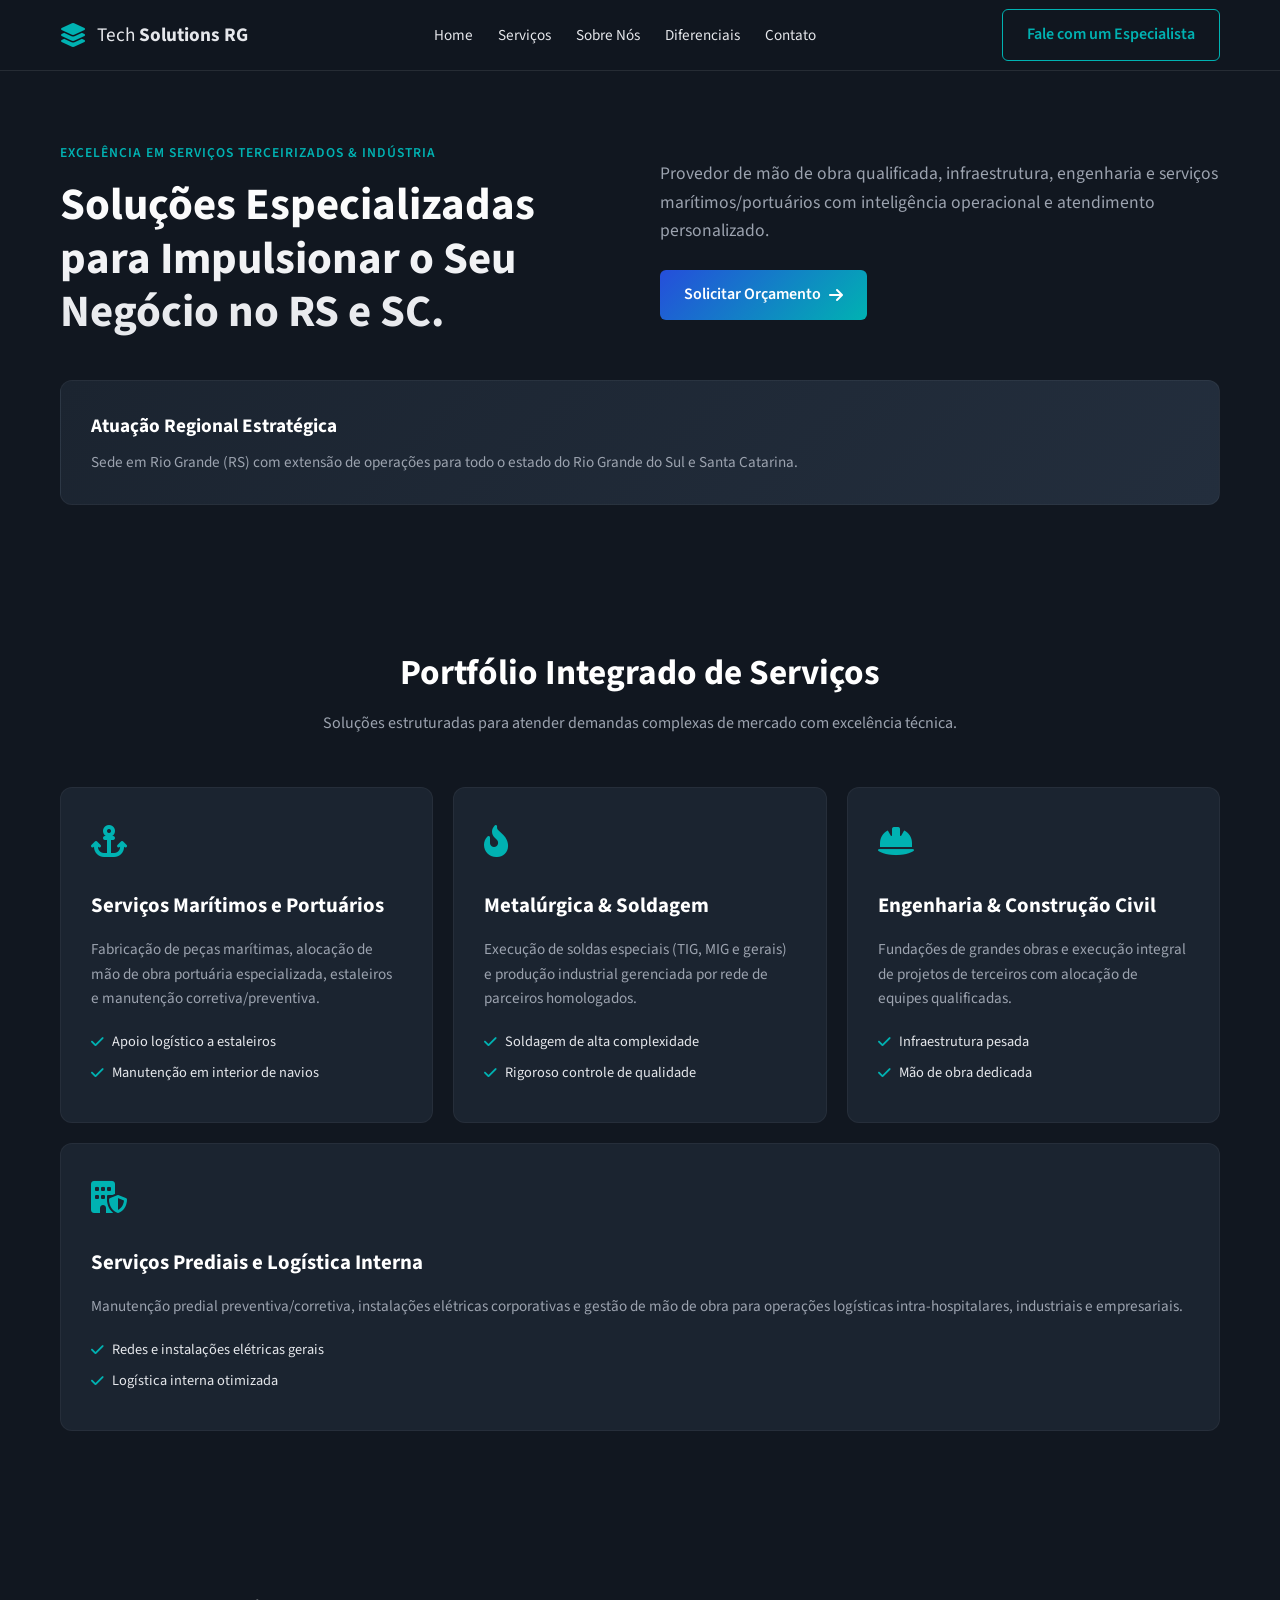
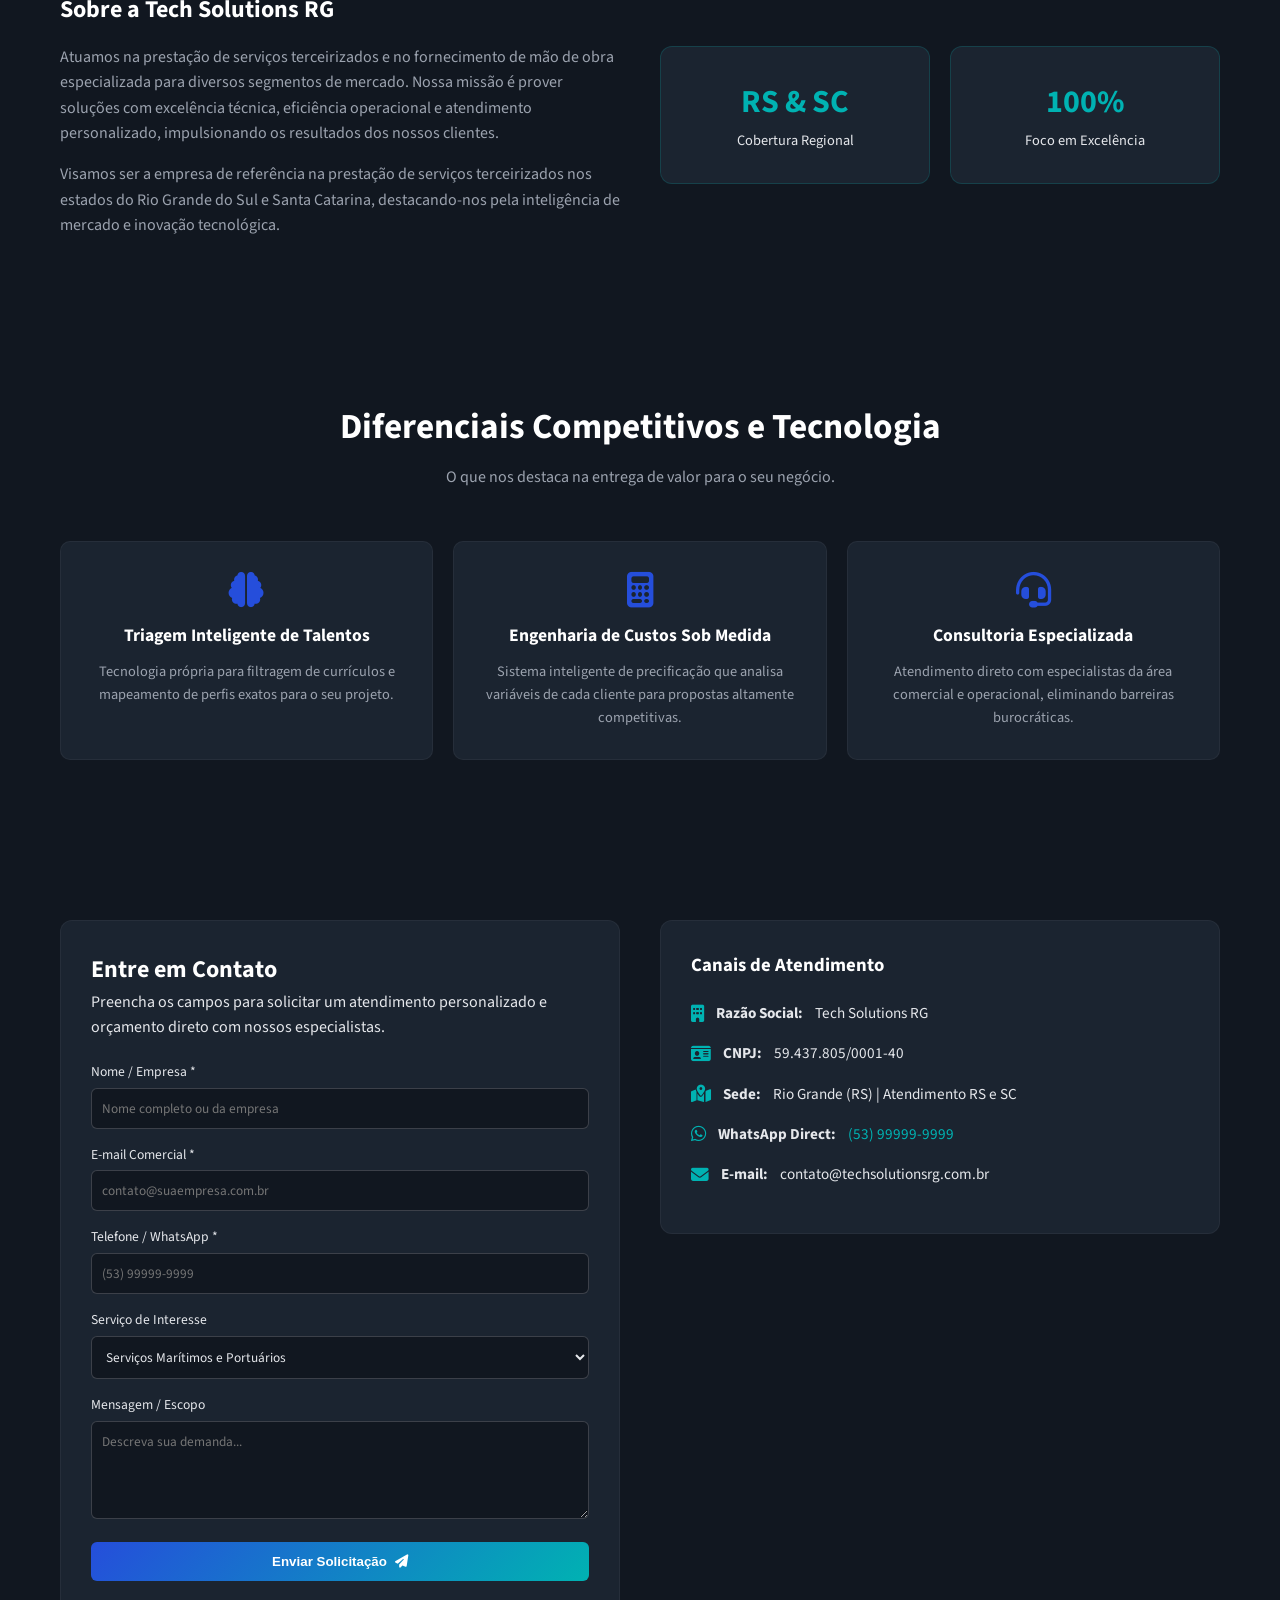
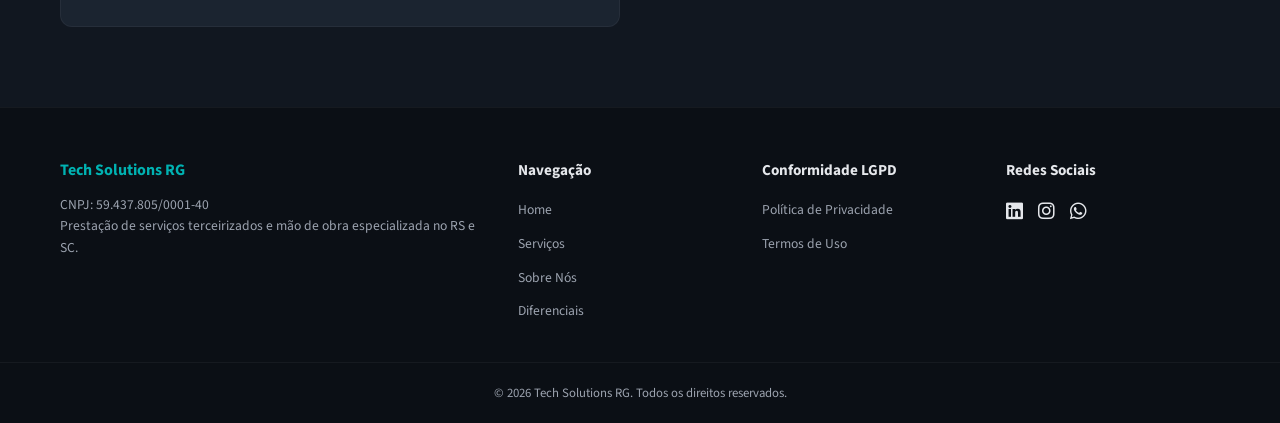
==== index.html @ d16f9194 "Add files via upload" ====
<!DOCTYPE html>
<html lang="pt-BR">
<head>
    <meta charset="UTF-8">
    <meta name="viewport" content="width=device-width, initial-scale=1.0">
    <!-- Meta Tags para SEO Otimizado -->
    <title>Tech Solutions RG | Terceirização de Mão de Obra e Serviços Industriais no RS e SC</title>
    <meta name="description" content="Especialistas em serviços terceirizados, mão de obra qualificada, engenharia e manutenção industrial, marítima e predial com atuação no Rio Grande do Sul e Santa Catarina.">
    <meta name="keywords" content="terceirização de mão de obra, serviços industriais, manutenção portuária, soldagem especial, engenharia civil, Tech Solutions RG, Rio Grande RS, Santa Catarina">
    <link rel="canonical" href="https://techsolutionsrg.com.br/">
    
    <!-- Google Fonts: Source Sans Pro -->
    <link rel="preconnect" href="https://fonts.googleapis.com">
    <link rel="preconnect" href="https://fonts.gstatic.com" crossorigin>
    <link href="https://fonts.googleapis.com/css2?family=Source+Sans+Pro:wght@300;400;600;700&display=swap" rel="stylesheet">
    
    <!-- FontAwesome icons -->
    <link rel="stylesheet" href="https://cdnjs.cloudflare.com/ajax/libs/font-awesome/6.4.0/css/all.min.css">
    
    <link rel="stylesheet" href="style.css">
</head>
<body>

    <!-- Header Fixo Global -->
    <header class="header">
        <div class="container header-container">
            <a href="#home" class="logo">
                <i class="fa-solid fa-layer-group logo-icon"></i>
                <span>Tech <strong>Solutions RG</strong></span>
            </a>
            <nav class="nav-menu" id="nav-menu">
                <a href="#home">Home</a>
                <a href="#servicos">Serviços</a>
                <a href="#sobre">Sobre Nós</a>
                <a href="#diferenciais">Diferenciais</a>
                <a href="#contato">Contato</a>
            </nav>
            <a href="#contato" class="btn btn-secondary nav-cta">Fale com um Especialista</a>
            <button class="mobile-toggle" id="mobile-toggle" aria-label="Abrir Menu">
                <i class="fa-solid fa-bars"></i>
            </button>
        </div>
    </header>

    <!-- Hero Section -->
    <section id="home" class="hero">
        <div class="container">
            <div class="hero-grid">
                <div class="hero-left reveal">
                    <span class="hero-tag">Excelência em Serviços Terceirizados & Indústria</span>
                    <h1 class="hero-title">Soluções Especializadas para Impulsionar o Seu Negócio no RS e SC.</h1>
                </div>
                <div class="hero-right reveal">
                    <p class="hero-subtitle">Provedor de mão de obra qualificada, infraestrutura, engenharia e serviços marítimos/portuários com inteligência operacional e atendimento personalizado.</p>
                    <a href="#contato" class="btn btn-primary">Solicitar Orçamento <i class="fa-solid fa-arrow-right"></i></a>
                </div>
            </div>
            <!-- Container inferior de largura total -->
            <div class="hero-banner-container reveal">
                <div class="hero-banner-content">
                    <h3>Atuação Regional Estratégica</h3>
                    <p>Sede em Rio Grande (RS) com extensão de operações para todo o estado do Rio Grande do Sul e Santa Catarina.</p>
                </div>
            </div>
        </div>
    </section>

    <!-- Seção de Serviços Integrados (Bento Grid) -->
    <section id="servicos" class="services">
        <div class="container">
            <div class="section-header reveal">
                <h2>Portfólio Integrado de Serviços</h2>
                <p>Soluções estruturadas para atender demandas complexas de mercado com excelência técnica.</p>
            </div>
            
            <div class="bento-grid">
                <!-- Marítimos e Portuários -->
                <div class="bento-card reveal">
                    <div class="card-icon"><i class="fa-solid fa-anchor"></i></div>
                    <h3>Serviços Marítimos e Portuários</h3>
                    <p>Fabricação de peças marítimas, alocação de mão de obra portuária especializada, estaleiros e manutenção corretiva/preventiva.</p>
                    <ul class="specs-list">
                        <li><i class="fa-solid fa-check"></i> Apoio logístico a estaleiros</li>
                        <li><i class="fa-solid fa-check"></i> Manutenção em interior de navios</li>
                    </ul>
                </div>

                <!-- Metalúrgica e Soldagem -->
                <div class="bento-card reveal">
                    <div class="card-icon"><i class="fa-solid fa-fire-flame-curved"></i></div>
                    <h3>Metalúrgica & Soldagem</h3>
                    <p>Execução de soldas especiais (TIG, MIG e gerais) e produção industrial gerenciada por rede de parceiros homologados.</p>
                    <ul class="specs-list">
                        <li><i class="fa-solid fa-check"></i> Soldagem de alta complexidade</li>
                        <li><i class="fa-solid fa-check"></i> Rigoroso controle de qualidade</li>
                    </ul>
                </div>

                <!-- Engenharia e Construção Civil -->
                <div class="bento-card reveal">
                    <div class="card-icon"><i class="fa-solid fa-helmet-safety"></i></div>
                    <h3>Engenharia & Construção Civil</h3>
                    <p>Fundações de grandes obras e execução integral de projetos de terceiros com alocação de equipes qualificadas.</p>
                    <ul class="specs-list">
                        <li><i class="fa-solid fa-check"></i> Infraestrutura pesada</li>
                        <li><i class="fa-solid fa-check"></i> Mão de obra dedicada</li>
                    </ul>
                </div>

                <!-- Predial e Logística Interna -->
                <div class="bento-card bento-large reveal">
                    <div class="card-icon"><i class="fa-solid fa-building-shield"></i></div>
                    <h3>Serviços Prediais e Logística Interna</h3>
                    <p>Manutenção predial preventiva/corretiva, instalações elétricas corporativas e gestão de mão de obra para operações logísticas intra-hospitalares, industriais e empresariais.</p>
                    <ul class="specs-list">
                        <li><i class="fa-solid fa-check"></i> Redes e instalações elétricas gerais</li>
                        <li><i class="fa-solid fa-check"></i> Logística interna otimizada</li>
                    </ul>
                </div>
            </div>
        </div>
    </section>

    <!-- Sobre Nós (Quem Somos) -->
    <section id="sobre" class="about">
        <div class="container">
            <div class="about-grid">
                <div class="about-text reveal">
                    <h2>Sobre a Tech Solutions RG</h2>
                    <p>Atuamos na prestação de serviços terceirizados e no fornecimento de mão de obra especializada para diversos segmentos de mercado. Nossa missão é prover soluções com excelência técnica, eficiência operacional e atendimento personalizado, impulsionando os resultados dos nossos clientes.</p>
                    <p>Visamos ser a empresa de referência na prestação de serviços terceirizados nos estados do Rio Grande do Sul e Santa Catarina, destacando-nos pela inteligência de mercado e inovação tecnológica.</p>
                </div>
                <div class="about-stats reveal">
                    <div class="stat-box">
                        <span class="stat-number">RS & SC</span>
                        <span class="stat-label">Cobertura Regional</span>
                    </div>
                    <div class="stat-box">
                        <span class="stat-number">100%</span>
                        <span class="stat-label">Foco em Excelência</span>
                    </div>
                </div>
            </div>
        </div>
    </section>

    <!-- Diferenciais Competitivos -->
    <section id="diferenciais" class="differentials">
        <div class="container">
            <div class="section-header reveal">
                <h2>Diferenciais Competitivos e Tecnologia</h2>
                <p>O que nos destaca na entrega de valor para o seu negócio.</p>
            </div>
            <div class="diff-grid">
                <div class="diff-card reveal">
                    <i class="fa-solid fa-brain diff-icon"></i>
                    <h4>Triagem Inteligente de Talentos</h4>
                    <p>Tecnologia própria para filtragem de currículos e mapeamento de perfis exatos para o seu projeto.</p>
                </div>
                <div class="diff-card reveal">
                    <i class="fa-solid fa-calculator diff-icon"></i>
                    <h4>Engenharia de Custos Sob Medida</h4>
                    <p>Sistema inteligente de precificação que analisa variáveis de cada cliente para propostas altamente competitivas.</p>
                </div>
                <div class="diff-card reveal">
                    <i class="fa-solid fa-headset diff-icon"></i>
                    <h4>Consultoria Especializada</h4>
                    <p>Atendimento direto com especialistas da área comercial e operacional, eliminando barreiras burocráticas.</p>
                </div>
            </div>
        </div>
    </section>

    <!-- Contato com CRM de Vendas -->
    <section id="contato" class="contact">
        <div class="container">
            <div class="contact-grid">
                <div class="contact-form-container reveal">
                    <h2>Entre em Contato</h2>
                    <p>Preencha os campos para solicitar um atendimento personalizado e orçamento direto com nossos especialistas.</p>
                    
                    <form id="crm-form" class="contact-form">
                        <div class="form-group">
                            <label for="name">Nome / Empresa *</label>
                            <input type="text" id="name" required placeholder="Nome completo ou da empresa">
                        </div>
                        <div class="form-group">
                            <label for="email">E-mail Comercial *</label>
                            <input type="email" id="email" required placeholder="contato@suaempresa.com.br">
                        </div>
                        <div class="form-group">
                            <label for="phone">Telefone / WhatsApp *</label>
                            <input type="tel" id="phone" required placeholder="(53) 99999-9999">
                        </div>
                        <div class="form-group">
                            <label for="service">Serviço de Interesse</label>
                            <select id="service">
                                <option value="Maritimos">Serviços Marítimos e Portuários</option>
                                <option value="Metalurgica">Metalúrgica e Soldagem</option>
                                <option value="Engenharia">Engenharia e Construção Civil</option>
                                <option value="Predial">Serviços Prediais e Logística Interna</option>
                            </select>
                        </div>
                        <div class="form-group">
                            <label for="message">Mensagem / Escopo</label>
                            <textarea id="message" rows="4" placeholder="Descreva sua demanda..."></textarea>
                        </div>
                        <button type="submit" class="btn btn-primary btn-full">Enviar Solicitação <i class="fa-solid fa-paper-plane"></i></button>
                        <div id="form-status" class="form-status"></div>
                    </form>
                </div>

                <div class="contact-info reveal">
                    <h3>Canais de Atendimento</h3>
                    <ul class="info-list">
                        <li><i class="fa-solid fa-building"></i> <strong>Razão Social:</strong> Tech Solutions RG</li>
                        <li><i class="fa-solid fa-id-card"></i> <strong>CNPJ:</strong> 59.437.805/0001-40</li>
                        <li><i class="fa-solid fa-map-location-dot"></i> <strong>Sede:</strong> Rio Grande (RS) | Atendimento RS e SC</li>
                        <li><i class="fa-brands fa-whatsapp"></i> <strong>WhatsApp Direct:</strong> <a href="https://wa.me/5553999999999" target="_blank">(53) 99999-9999</a></li>
                        <li><i class="fa-solid fa-envelope"></i> <strong>E-mail:</strong> contato@techsolutionsrg.com.br</li>
                    </ul>
                </div>
            </div>
        </div>
    </section>

    <!-- Rodapé Global (Footer) -->
    <footer class="footer">
        <div class="container footer-container">
            <div class="footer-info">
                <h4>Tech Solutions RG</h4>
                <p>CNPJ: 59.437.805/0001-40</p>
                <p>Prestação de serviços terceirizados e mão de obra especializada no RS e SC.</p>
            </div>
            <div class="footer-links">
                <h5>Navegação</h5>
                <ul>
                    <li><a href="#home">Home</a></li>
                    <li><a href="#servicos">Serviços</a></li>
                    <li><a href="#sobre">Sobre Nós</a></li>
                    <li><a href="#diferenciais">Diferenciais</a></li>
                </ul>
            </div>
            <div class="footer-legal">
                <h5>Conformidade LGPD</h5>
                <ul>
                    <li><a href="#">Política de Privacidade</a></li>
                    <li><a href="#">Termos de Uso</a></li>
                </ul>
            </div>
            <div class="footer-social">
                <h5>Redes Sociais</h5>
                <div class="social-icons">
                    <a href="#" aria-label="LinkedIn"><i class="fa-brands fa-linkedin"></i></a>
                    <a href="#" aria-label="Instagram"><i class="fa-brands fa-instagram"></i></a>
                    <a href="#" aria-label="WhatsApp"><i class="fa-brands fa-whatsapp"></i></a>
                </div>
            </div>
        </div>
        <div class="footer-bottom">
            <p>&copy; 2026 Tech Solutions RG. Todos os direitos reservados.</p>
        </div>
    </footer>

    <script src="script.js"></script>
</body>
</html>
---- style.css ----
/* Var & Reset */
:root {
    --cyan: #00B2B2;
    --cyan-hover: #00C8B3;
    --cobalt: #254EDB;
    --cobalt-dark: #1E3A8A;
    --silver: #E5E7EB;
    --gray-muted: #9CA3AF;
    --bg-dark: #111720;
    --bg-card: #1B2430;
    --bg-card-hover: #232E3D;
    --font-main: 'Source Sans Pro', sans-serif;
}

* {
    margin: 0;
    padding: 0;
    box-sizing: border-box;
    scroll-behavior: smooth;
}

body {
    font-family: var(--font-main);
    background-color: var(--bg-dark);
    color: var(--silver);
    line-height: 1.6;
    overflow-x: hidden;
}

/* Tipografia */
h1, h2, h3, h4 {
    color: #FFFFFF;
    font-weight: 700;
}

a {
    color: var(--cyan);
    text-decoration: none;
    transition: all 0.3s ease;
}

a:hover {
    color: var(--cyan-hover);
}

.container {
    max-width: 1200px;
    margin: 0 auto;
    padding: 0 20px;
}

/* Botões */
.btn {
    display: inline-flex;
    align-items: center;
    gap: 8px;
    padding: 12px 24px;
    border-radius: 6px;
    font-weight: 600;
    cursor: pointer;
    border: none;
    transition: transform 0.2s ease, background-color 0.3s ease;
}

.btn-primary {
    background: linear-gradient(135deg, var(--cobalt), var(--cyan));
    color: #FFFFFF;
}

.btn-primary:hover {
    transform: translateY(-2px);
    box-shadow: 0 4px 15px rgba(0, 178, 178, 0.3);
    color: #FFFFFF;
}

.btn-secondary {
    background-color: transparent;
    border: 1px solid var(--cyan);
    color: var(--cyan);
}

.btn-secondary:hover {
    background-color: var(--cyan);
    color: var(--bg-dark);
}

.btn-full {
    width: 100%;
    justify-content: center;
}

/* Header Fixo */
.header {
    position: fixed;
    top: 0;
    left: 0;
    width: 100%;
    background-color: rgba(17, 23, 32, 0.95);
    backdrop-filter: blur(10px);
    z-index: 1000;
    border-bottom: 1px solid rgba(229, 231, 235, 0.1);
}

.header-container {
    display: flex;
    justify-content: space-between;
    align-items: center;
    height: 70px;
}

.logo {
    display: flex;
    align-items: center;
    gap: 10px;
    font-size: 1.2rem;
    color: var(--silver);
}

.logo-icon {
    color: var(--cyan);
    font-size: 1.5rem;
}

.nav-menu {
    display: flex;
    gap: 25px;
}

.nav-menu a {
    color: var(--silver);
    font-size: 0.95rem;
}

.nav-menu a:hover {
    color: var(--cyan);
}

.mobile-toggle {
    display: none;
    background: none;
    border: none;
    color: var(--silver);
    font-size: 1.5rem;
    cursor: pointer;
}

/* Hero Section */
.hero {
    padding: 140px 0 60px 0;
}

.hero-grid {
    display: grid;
    grid-template-columns: 1fr 1fr;
    gap: 40px;
    align-items: center;
    margin-bottom: 40px;
}

.hero-tag {
    display: inline-block;
    font-size: 0.85rem;
    text-transform: uppercase;
    letter-spacing: 1px;
    color: var(--cyan);
    margin-bottom: 15px;
    font-weight: 600;
}

.hero-title {
    font-size: 2.8rem;
    line-height: 1.2;
    background: linear-gradient(180deg, #FFFFFF, var(--silver));
    -webkit-background-clip: text;
    -webkit-text-fill-color: transparent;
}

.hero-subtitle {
    font-size: 1.1rem;
    color: var(--gray-muted);
    margin-bottom: 25px;
}

.hero-banner-container {
    background: linear-gradient(135deg, var(--bg-card), var(--bg-card-hover));
    padding: 30px;
    border-radius: 12px;
    border-left: 4px solid var(--cyan);
    border: 1px solid rgba(229, 231, 235, 0.05);
}

.hero-banner-content h3 {
    margin-bottom: 8px;
    font-size: 1.2rem;
}

.hero-banner-content p {
    color: var(--gray-muted);
    font-size: 0.95rem;
}

/* Seções Gerais */
.services, .differentials, .about, .contact {
    padding: 80px 0;
}

.section-header {
    text-align: center;
    margin-bottom: 50px;
}

.section-header h2 {
    font-size: 2.2rem;
    margin-bottom: 10px;
}

.section-header p {
    color: var(--gray-muted);
}

/* Bento Grid */
.bento-grid {
    display: grid;
    grid-template-columns: repeat(3, 1fr);
    gap: 20px;
}

.bento-card {
    background-color: var(--bg-card);
    border-radius: 12px;
    padding: 30px;
    border: 1px solid rgba(229, 231, 235, 0.05);
    transition: transform 0.3s ease, background-color 0.3s ease;
    display: flex;
    flex-direction: column;
}

.bento-card:hover {
    transform: translateY(-5px);
    background-color: var(--bg-card-hover);
}

.bento-large {
    grid-column: span 3;
}

.card-icon {
    font-size: 2rem;
    color: var(--cyan);
    margin-bottom: 20px;
}

.bento-card h3 {
    font-size: 1.3rem;
    margin-bottom: 15px;
}

.bento-card p {
    color: var(--gray-muted);
    font-size: 0.95rem;
    margin-bottom: 20px;
    flex-grow: 1;
}

.specs-list {
    list-style: none;
    margin-top: auto;
}

.specs-list li {
    font-size: 0.9rem;
    color: var(--silver);
    margin-bottom: 8px;
    display: flex;
    align-items: center;
    gap: 8px;
}

.specs-list i {
    color: var(--cyan);
}

/* Diferenciais */
.diff-grid {
    display: grid;
    grid-template-columns: repeat(3, 1fr);
    gap: 20px;
}

.diff-card {
    background: var(--bg-card);
    padding: 30px;
    border-radius: 10px;
    text-align: center;
    border: 1px solid rgba(229, 231, 235, 0.05);
}

.diff-icon {
    font-size: 2.2rem;
    color: var(--cobalt);
    margin-bottom: 15px;
}

.diff-card h4 {
    margin-bottom: 10px;
    font-size: 1.1rem;
}

.diff-card p {
    color: var(--gray-muted);
    font-size: 0.9rem;
}

/* Sobre Nós */
.about-grid {
    display: grid;
    grid-template-columns: 1fr 1fr;
    gap: 40px;
    align-items: center;
}

.about-text p {
    color: var(--gray-muted);
    margin-top: 15px;
}

.about-stats {
    display: flex;
    gap: 20px;
}

.stat-box {
    background-color: var(--bg-card);
    padding: 30px;
    border-radius: 12px;
    flex: 1;
    text-align: center;
    border: 1px solid rgba(0, 178, 178, 0.2);
}

.stat-number {
    display: block;
    font-size: 2rem;
    font-weight: 700;
    color: var(--cyan);
}

.stat-label {
    color: var(--silver);
    font-size: 0.9rem;
}

/* Contato */
.contact-grid {
    display: grid;
    grid-template-columns: 1fr 1fr;
    gap: 40px;
    align-items: start;
}

.contact-form-container, .contact-info {
    background: var(--bg-card);
    padding: 30px;
    border-radius: 12px;
    border: 1px solid rgba(229, 231, 235, 0.05);
}

.contact-form {
    margin-top: 20px;
}

.form-group {
    margin-bottom: 15px;
}

.form-group label {
    display: block;
    margin-bottom: 5px;
    font-size: 0.85rem;
    color: var(--silver);
}

.form-group input, .form-group select, .form-group textarea {
    width: 100%;
    padding: 10px;
    border-radius: 6px;
    border: 1px solid rgba(229, 231, 235, 0.2);
    background-color: var(--bg-dark);
    color: var(--silver);
    font-family: var(--font-main);
}

.form-group input:focus, .form-group select:focus, .form-group textarea:focus {
    outline: none;
    border-color: var(--cyan);
}

.form-status {
    margin-top: 15px;
    font-size: 0.9rem;
    text-align: center;
}

.info-list {
    list-style: none;
    margin-top: 20px;
}

.info-list li {
    margin-bottom: 16px;
    display: flex;
    align-items: center;
    gap: 12px;
    font-size: 0.95rem;
}

.info-list i {
    color: var(--cyan);
    font-size: 1.1rem;
}

/* Footer */
.footer {
    background-color: #0B0F15;
    padding: 50px 0 20px 0;
    border-top: 1px solid rgba(229, 231, 235, 0.05);
}

.footer-container {
    display: grid;
    grid-template-columns: 2fr 1fr 1fr 1fr;
    gap: 30px;
    margin-bottom: 30px;
}

.footer-info h4 {
    color: var(--cyan);
    margin-bottom: 10px;
}

.footer-info p {
    color: var(--gray-muted);
    font-size: 0.85rem;
}

.footer h5 {
    margin-bottom: 15px;
    font-size: 0.95rem;
}

.footer ul {
    list-style: none;
}

.footer ul li {
    margin-bottom: 8px;
}

.footer ul li a {
    color: var(--gray-muted);
    font-size: 0.85rem;
}

.footer ul li a:hover {
    color: var(--silver);
}

.social-icons {
    display: flex;
    gap: 15px;
}

.social-icons a {
    font-size: 1.2rem;
    color: var(--silver);
}

.footer-bottom {
    text-align: center;
    font-size: 0.8rem;
    color: var(--gray-muted);
    border-top: 1px solid rgba(229, 231, 235, 0.05);
    padding-top: 20px;
}

/* Scroll Animation Reveal */
.reveal {
    opacity: 0;
    transform: translateY(30px);
    transition: all 0.6s cubic-bezier(0.5, 0, 0, 1);
}

.reveal.active {
    opacity: 1;
    transform: translateY(0);
}

/* Responsividade Mobile-First */
@media (max-width: 900px) {
    .hero-grid, .about-grid, .contact-grid {
        grid-template-columns: 1fr;
    }
    
    .bento-grid, .diff-grid {
        grid-template-columns: 1fr;
    }

    .bento-large {
        grid-column: span 1;
    }

    .footer-container {
        grid-template-columns: 1fr;
    }

    .nav-menu {
        display: none;
        position: absolute;
        top: 70px;
        left: 0;
        width: 100%;
        background-color: var(--bg-dark);
        flex-direction: column;
        padding: 20px;
        border-bottom: 1px solid var(--bg-card);
    }

    .nav-menu.active {
        display: flex;
    }

    .nav-cta {
        display: none;
    }

    .mobile-toggle {
        display: block;
    }
}
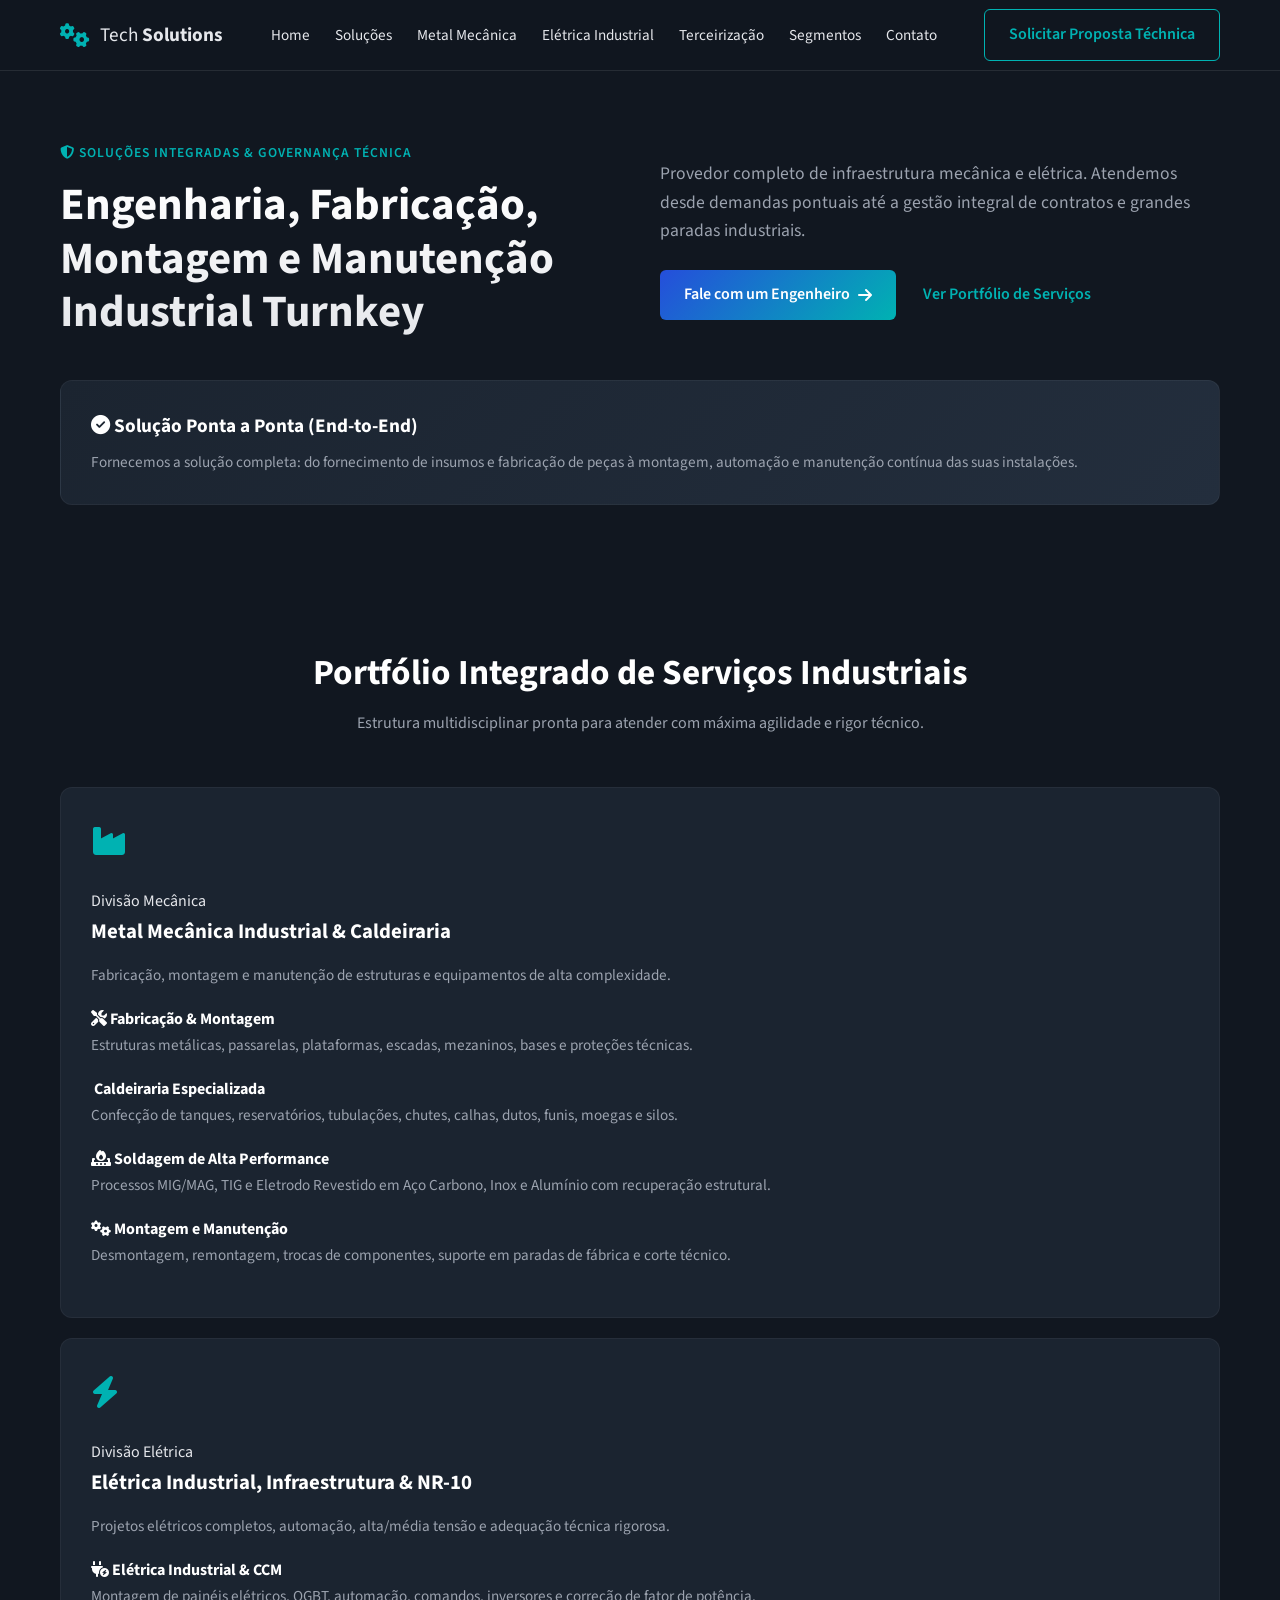
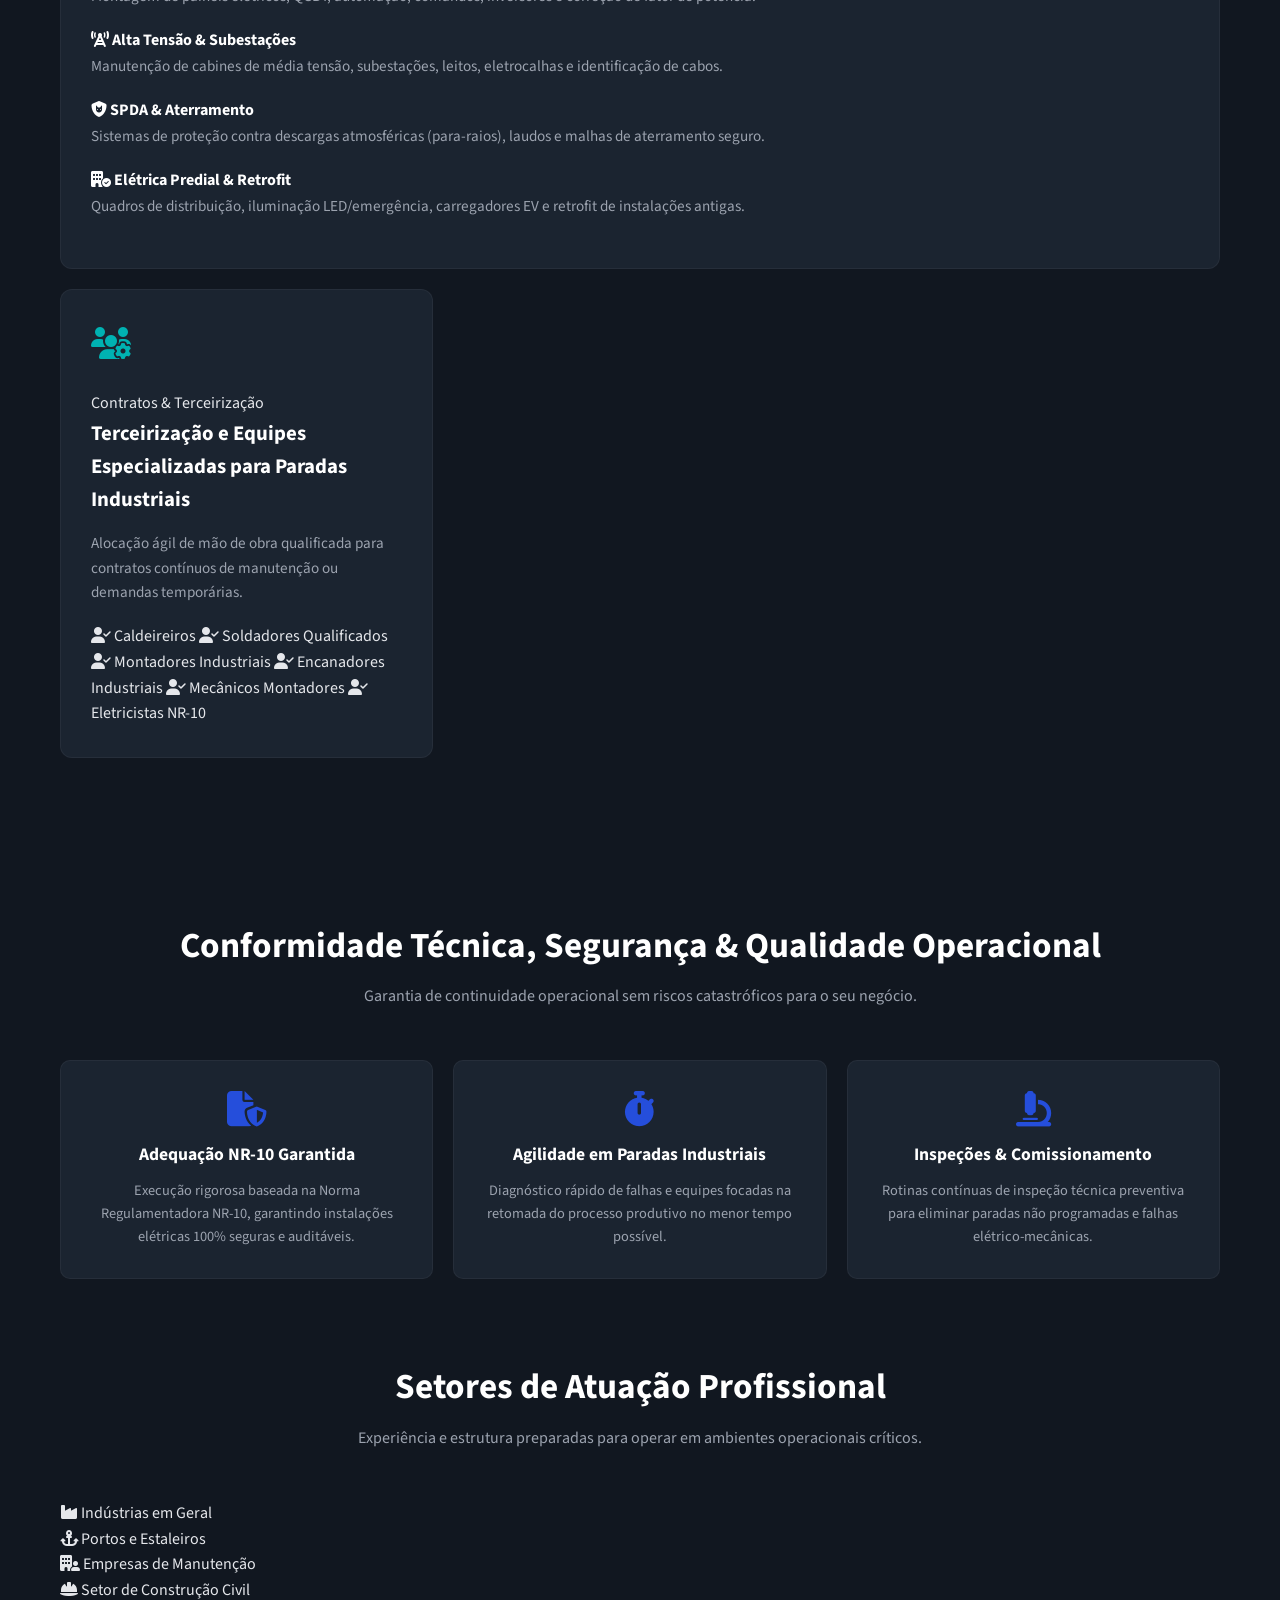
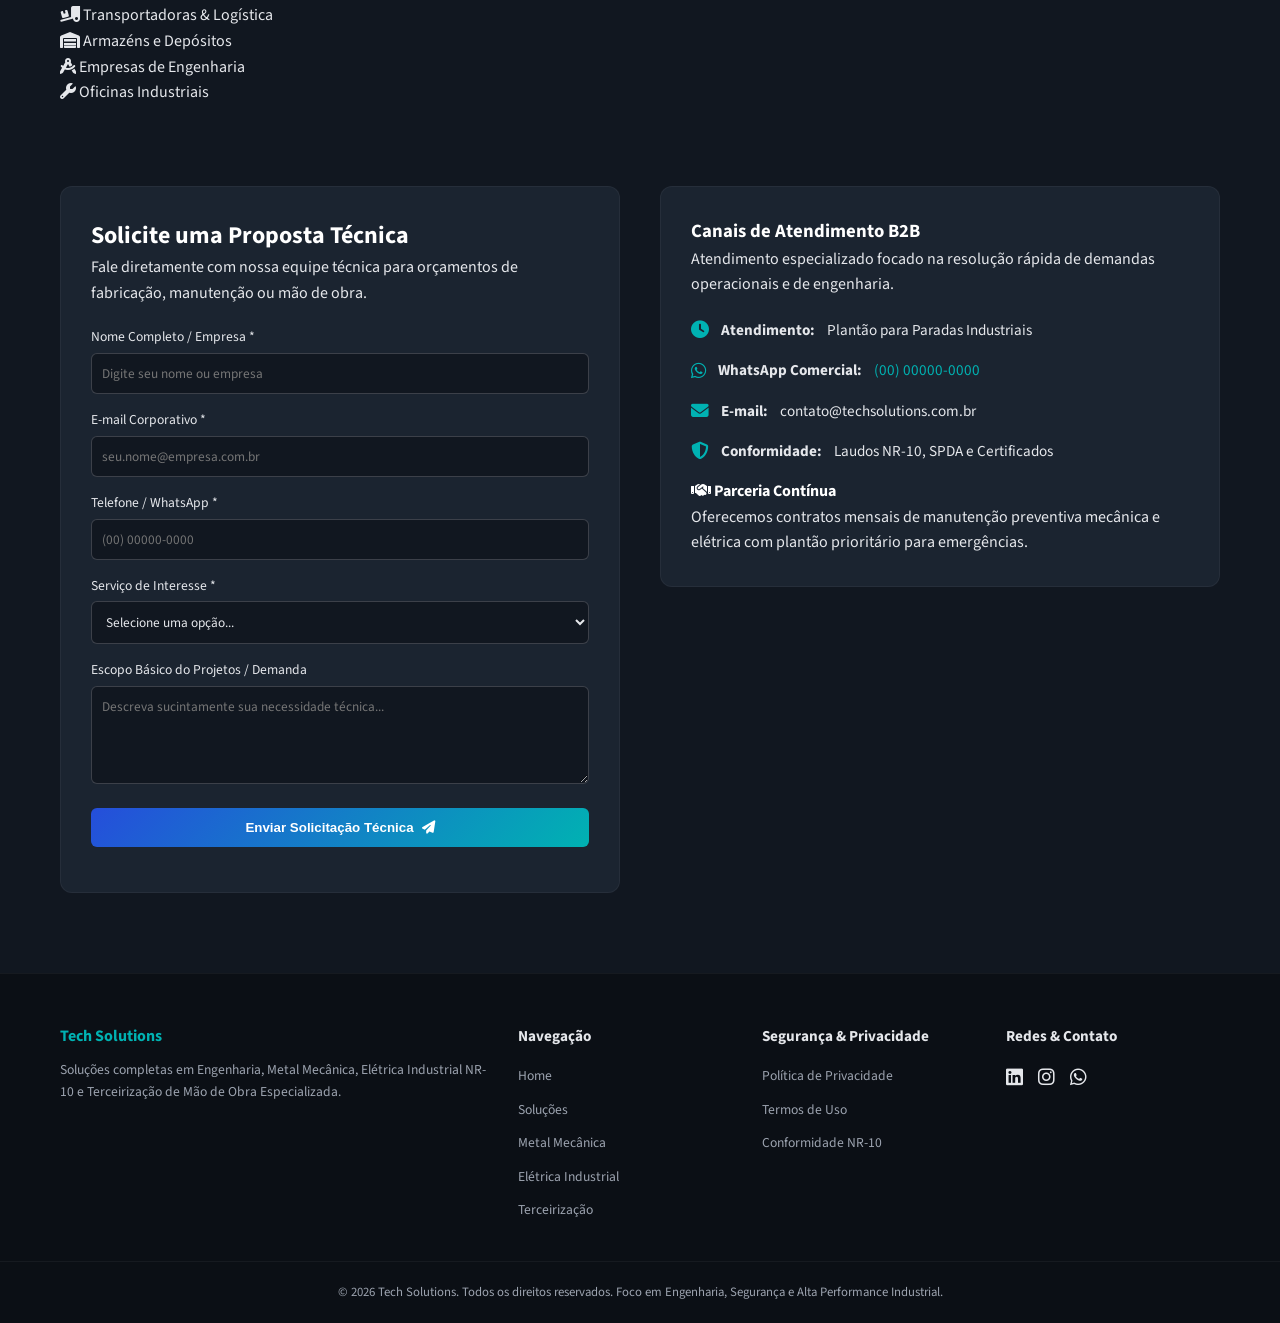
==== commit 7f581fa5: "Atualização html Atualização estrural e de informações sobre serviços" ====
--- a/index.html
+++ b/index.html
@@ -3,18 +3,17 @@
 <head>
     <meta charset="UTF-8">
     <meta name="viewport" content="width=device-width, initial-scale=1.0">
-    <!-- Meta Tags para SEO Otimizado -->
-    <title>Tech Solutions RG | Terceirização de Mão de Obra e Serviços Industriais no RS e SC</title>
-    <meta name="description" content="Especialistas em serviços terceirizados, mão de obra qualificada, engenharia e manutenção industrial, marítima e predial com atuação no Rio Grande do Sul e Santa Catarina.">
-    <meta name="keywords" content="terceirização de mão de obra, serviços industriais, manutenção portuária, soldagem especial, engenharia civil, Tech Solutions RG, Rio Grande RS, Santa Catarina">
-    <link rel="canonical" href="https://techsolutionsrg.com.br/">
     
-    <!-- Google Fonts: Source Sans Pro -->
+    <!-- Meta Tags Principais para SEO -->
+    <title>Tech Solutions | Soluções Industriais, Metal Mecânica, Elétrica NR-10 e Terceirização</title>
+    <meta name="description" content="Soluções completas de engenharia: fabricação, caldeiraria, soldagem MIG/TIG, montagem mecânica, instalações elétricas industriais NR-10 e terceirização de mão de obra para indústrias, portos e construção.">
+    <meta name="keywords" content="caldeiraria especializada, soldagem TIG MIG, montagem industrial, manutenção preventiva mecânica, elétrica industrial NR-10, quadros QGBT, SPDA aterramento, mão de obra terceirizada para paradas industriais">
+    <link rel="canonical" href="https://techsolutions.com.br/">
+    
+    <!-- Google Fonts & FontAwesome Icons -->
     <link rel="preconnect" href="https://fonts.googleapis.com">
     <link rel="preconnect" href="https://fonts.gstatic.com" crossorigin>
     <link href="https://fonts.googleapis.com/css2?family=Source+Sans+Pro:wght@300;400;600;700&display=swap" rel="stylesheet">
-    
-    <!-- FontAwesome icons -->
     <link rel="stylesheet" href="https://cdnjs.cloudflare.com/ajax/libs/font-awesome/6.4.0/css/all.min.css">
     
     <link rel="stylesheet" href="style.css">
@@ -25,201 +24,249 @@
     <header class="header">
         <div class="container header-container">
             <a href="#home" class="logo">
-                <i class="fa-solid fa-layer-group logo-icon"></i>
-                <span>Tech <strong>Solutions RG</strong></span>
+                <i class="fa-solid fa-gears logo-icon"></i>
+                <span>Tech <strong>Solutions</strong></span>
             </a>
             <nav class="nav-menu" id="nav-menu">
                 <a href="#home">Home</a>
-                <a href="#servicos">Serviços</a>
-                <a href="#sobre">Sobre Nós</a>
-                <a href="#diferenciais">Diferenciais</a>
+                <a href="#solucoes">Soluções</a>
+                <a href="#metal-mecanica">Metal Mecânica</a>
+                <a href="#eletrica">Elétrica Industrial</a>
+                <a href="#terceirizacao">Terceirização</a>
+                <a href="#segmentos">Segmentos</a>
                 <a href="#contato">Contato</a>
             </nav>
-            <a href="#contato" class="btn btn-secondary nav-cta">Fale com um Especialista</a>
+            <a href="#contato" class="btn btn-secondary nav-cta">Solicitar Proposta Téchnica</a>
             <button class="mobile-toggle" id="mobile-toggle" aria-label="Abrir Menu">
                 <i class="fa-solid fa-bars"></i>
             </button>
         </div>
     </header>
 
-    <!-- Hero Section -->
+    <!-- Hero Section Otimizada para Conversão B2B -->
     <section id="home" class="hero">
         <div class="container">
             <div class="hero-grid">
                 <div class="hero-left reveal">
-                    <span class="hero-tag">Excelência em Serviços Terceirizados & Indústria</span>
-                    <h1 class="hero-title">Soluções Especializadas para Impulsionar o Seu Negócio no RS e SC.</h1>
+                    <span class="hero-tag"><i class="fa-solid fa-shield-halved"></i> Soluções Integradas & Governança Técnica</span>
+                    <h1 class="hero-title">Engenharia, Fabricação, Montagem e Manutenção Industrial Turnkey</h1>
                 </div>
                 <div class="hero-right reveal">
-                    <p class="hero-subtitle">Provedor de mão de obra qualificada, infraestrutura, engenharia e serviços marítimos/portuários com inteligência operacional e atendimento personalizado.</p>
-                    <a href="#contato" class="btn btn-primary">Solicitar Orçamento <i class="fa-solid fa-arrow-right"></i></a>
-                </div>
-            </div>
-            <!-- Container inferior de largura total -->
+                    <p class="hero-subtitle">Provedor completo de infraestrutura mecânica e elétrica. Atendemos desde demandas pontuais até a gestão integral de contratos e grandes paradas industriais.</p>
+                    <div class="hero-actions">
+                        <a href="#contato" class="btn btn-primary">Fale com um Engenheiro <i class="fa-solid fa-arrow-right"></i></a>
+                        <a href="#solucoes" class="btn btn-outline">Ver Portfólio de Serviços</a>
+                    </div>
+                </div>
+            </div>
+
+            <!-- Banner do Hero com Proposta do Manual -->
             <div class="hero-banner-container reveal">
                 <div class="hero-banner-content">
-                    <h3>Atuação Regional Estratégica</h3>
-                    <p>Sede em Rio Grande (RS) com extensão de operações para todo o estado do Rio Grande do Sul e Santa Catarina.</p>
-                </div>
-            </div>
-        </div>
-    </section>
-
-    <!-- Seção de Serviços Integrados (Bento Grid) -->
-    <section id="servicos" class="services">
+                    <h3><i class="fa-solid fa-circle-check"></i> Solução Ponta a Ponta (End-to-End)</h3>
+                    <p>Fornecemos a solução completa: do fornecimento de insumos e fabricação de peças à montagem, automação e manutenção contínua das suas instalações.</p>
+                </div>
+            </div>
+        </div>
+    </section>
+
+    <!-- Seção Bento Grid: Portfólio Integrado de Serviços -->
+    <section id="solucoes" class="services">
         <div class="container">
             <div class="section-header reveal">
-                <h2>Portfólio Integrado de Serviços</h2>
-                <p>Soluções estruturadas para atender demandas complexas de mercado com excelência técnica.</p>
+                <h2>Portfólio Integrado de Serviços Industriais</h2>
+                <p>Estrutura multidisciplinar pronta para atender com máxima agilidade e rigor técnico.</p>
             </div>
             
             <div class="bento-grid">
-                <!-- Marítimos e Portuários -->
-                <div class="bento-card reveal">
-                    <div class="card-icon"><i class="fa-solid fa-anchor"></i></div>
-                    <h3>Serviços Marítimos e Portuários</h3>
-                    <p>Fabricação de peças marítimas, alocação de mão de obra portuária especializada, estaleiros e manutenção corretiva/preventiva.</p>
-                    <ul class="specs-list">
-                        <li><i class="fa-solid fa-check"></i> Apoio logístico a estaleiros</li>
-                        <li><i class="fa-solid fa-check"></i> Manutenção em interior de navios</li>
-                    </ul>
-                </div>
-
-                <!-- Metalúrgica e Soldagem -->
-                <div class="bento-card reveal">
-                    <div class="card-icon"><i class="fa-solid fa-fire-flame-curved"></i></div>
-                    <h3>Metalúrgica & Soldagem</h3>
-                    <p>Execução de soldas especiais (TIG, MIG e gerais) e produção industrial gerenciada por rede de parceiros homologados.</p>
-                    <ul class="specs-list">
-                        <li><i class="fa-solid fa-check"></i> Soldagem de alta complexidade</li>
-                        <li><i class="fa-solid fa-check"></i> Rigoroso controle de qualidade</li>
-                    </ul>
-                </div>
-
-                <!-- Engenharia e Construção Civil -->
-                <div class="bento-card reveal">
-                    <div class="card-icon"><i class="fa-solid fa-helmet-safety"></i></div>
-                    <h3>Engenharia & Construção Civil</h3>
-                    <p>Fundações de grandes obras e execução integral de projetos de terceiros com alocação de equipes qualificadas.</p>
-                    <ul class="specs-list">
-                        <li><i class="fa-solid fa-check"></i> Infraestrutura pesada</li>
-                        <li><i class="fa-solid fa-check"></i> Mão de obra dedicada</li>
-                    </ul>
-                </div>
-
-                <!-- Predial e Logística Interna -->
-                <div class="bento-card bento-large reveal">
-                    <div class="card-icon"><i class="fa-solid fa-building-shield"></i></div>
-                    <h3>Serviços Prediais e Logística Interna</h3>
-                    <p>Manutenção predial preventiva/corretiva, instalações elétricas corporativas e gestão de mão de obra para operações logísticas intra-hospitalares, industriais e empresariais.</p>
-                    <ul class="specs-list">
-                        <li><i class="fa-solid fa-check"></i> Redes e instalações elétricas gerais</li>
-                        <li><i class="fa-solid fa-check"></i> Logística interna otimizada</li>
-                    </ul>
-                </div>
-            </div>
-        </div>
-    </section>
-
-    <!-- Sobre Nós (Quem Somos) -->
-    <section id="sobre" class="about">
-        <div class="container">
-            <div class="about-grid">
-                <div class="about-text reveal">
-                    <h2>Sobre a Tech Solutions RG</h2>
-                    <p>Atuamos na prestação de serviços terceirizados e no fornecimento de mão de obra especializada para diversos segmentos de mercado. Nossa missão é prover soluções com excelência técnica, eficiência operacional e atendimento personalizado, impulsionando os resultados dos nossos clientes.</p>
-                    <p>Visamos ser a empresa de referência na prestação de serviços terceirizados nos estados do Rio Grande do Sul e Santa Catarina, destacando-nos pela inteligência de mercado e inovação tecnológica.</p>
-                </div>
-                <div class="about-stats reveal">
-                    <div class="stat-box">
-                        <span class="stat-number">RS & SC</span>
-                        <span class="stat-label">Cobertura Regional</span>
-                    </div>
-                    <div class="stat-box">
-                        <span class="stat-number">100%</span>
-                        <span class="stat-label">Foco em Excelência</span>
-                    </div>
-                </div>
-            </div>
-        </div>
-    </section>
-
-    <!-- Diferenciais Competitivos -->
-    <section id="diferenciais" class="differentials">
+                
+                <!-- Card 1: Metal Mecânica Industrial -->
+                <div id="metal-mecanica" class="bento-card bento-large reveal">
+                    <div class="card-icon"><i class="fa-solid fa-industry"></i></div>
+                    <span class="card-badge">Divisão Mecânica</span>
+                    <h3>Metal Mecânica Industrial & Caldeiraria</h3>
+                    <p>Fabricação, montagem e manutenção de estruturas e equipamentos de alta complexidade.</p>
+                    
+                    <div class="sub-services-grid">
+                        <div class="sub-service-item">
+                            <h4><i class="fa-solid fa-screwdriver-wrench"></i> Fabricação & Montagem</h4>
+                            <p>Estruturas metálicas, passarelas, plataformas, escadas, mezaninos, bases e proteções técnicas.</p>
+                        </div>
+                        <div class="sub-service-item">
+                            <h4><i class="fa-solid fa-vessel-perfusion"></i> Caldeiraria Especializada</h4>
+                            <p>Confecção de tanques, reservatórios, tubulações, chutes, calhas, dutos, funis, moegas e silos.</p>
+                        </div>
+                        <div class="sub-service-item">
+                            <h4><i class="fa-solid fa-fire-burner"></i> Soldagem de Alta Performance</h4>
+                            <p>Processos MIG/MAG, TIG e Eletrodo Revestido em Aço Carbono, Inox e Alumínio com recuperação estrutural.</p>
+                        </div>
+                        <div class="sub-service-item">
+                            <h4><i class="fa-solid fa-gears"></i> Montagem e Manutenção</h4>
+                            <p>Desmontagem, remontagem, trocas de componentes, suporte em paradas de fábrica e corte técnico.</p>
+                        </div>
+                    </div>
+                </div>
+
+                <!-- Card 2: Elétrica Industrial e Alta Tensão -->
+                <div id="eletrica" class="bento-card bento-large reveal">
+                    <div class="card-icon"><i class="fa-solid fa-bolt"></i></div>
+                    <span class="card-badge">Divisão Elétrica</span>
+                    <h3>Elétrica Industrial, Infraestrutura & NR-10</h3>
+                    <p>Projetos elétricos completos, automação, alta/média tensão e adequação técnica rigorosa.</p>
+
+                    <div class="sub-services-grid">
+                        <div class="sub-service-item">
+                            <h4><i class="fa-solid fa-plug-circle-bolt"></i> Elétrica Industrial & CCM</h4>
+                            <p>Montagem de painéis elétricos, QGBT, automação, comandos, inversores e correção de fator de potência.</p>
+                        </div>
+                        <div class="sub-service-item">
+                            <h4><i class="fa-solid fa-tower-cell"></i> Alta Tensão & Subestações</h4>
+                            <p>Manutenção de cabines de média tensão, subestações, leitos, eletrocalhas e identificação de cabos.</p>
+                        </div>
+                        <div class="sub-service-item">
+                            <h4><i class="fa-solid fa-shield-cat"></i> SPDA & Aterramento</h4>
+                            <p>Sistemas de proteção contra descargas atmosféricas (para-raios), laudos e malhas de aterramento seguro.</p>
+                        </div>
+                        <div class="sub-service-item">
+                            <h4><i class="fa-solid fa-building-circle-check"></i> Elétrica Predial & Retrofit</h4>
+                            <p>Quadros de distribuição, iluminação LED/emergência, carregadores EV e retrofit de instalações antigas.</p>
+                        </div>
+                    </div>
+                </div>
+
+                <!-- Card 3: Terceirização e Mão de Obra -->
+                <div id="terceirizacao" class="bento-card bento-full reveal">
+                    <div class="card-icon"><i class="fa-solid fa-users-gear"></i></div>
+                    <span class="card-badge">Contratos & Terceirização</span>
+                    <h3>Terceirização e Equipes Especializadas para Paradas Industriais</h3>
+                    <p>Alocação ágil de mão de obra qualificada para contratos contínuos de manutenção ou demandas temporárias.</p>
+
+                    <div class="profiles-tags">
+                        <span class="tag"><i class="fa-solid fa-user-check"></i> Caldeireiros</span>
+                        <span class="tag"><i class="fa-solid fa-user-check"></i> Soldadores Qualificados</span>
+                        <span class="tag"><i class="fa-solid fa-user-check"></i> Montadores Industriais</span>
+                        <span class="tag"><i class="fa-solid fa-user-check"></i> Encanadores Industriais</span>
+                        <span class="tag"><i class="fa-solid fa-user-check"></i> Mecânicos Montadores</span>
+                        <span class="tag"><i class="fa-solid fa-user-check"></i> Eletricistas NR-10</span>
+                    </div>
+                </div>
+
+            </div>
+        </div>
+    </section>
+
+    <!-- Seção de Governança Técnica, Qualidade e NR-10 -->
+    <section class="differentials">
         <div class="container">
             <div class="section-header reveal">
-                <h2>Diferenciais Competitivos e Tecnologia</h2>
-                <p>O que nos destaca na entrega de valor para o seu negócio.</p>
-            </div>
+                <h2>Conformidade Técnica, Segurança & Qualidade Operacional</h2>
+                <p>Garantia de continuidade operacional sem riscos catastróficos para o seu negócio.</p>
+            </div>
+
             <div class="diff-grid">
                 <div class="diff-card reveal">
-                    <i class="fa-solid fa-brain diff-icon"></i>
-                    <h4>Triagem Inteligente de Talentos</h4>
-                    <p>Tecnologia própria para filtragem de currículos e mapeamento de perfis exatos para o seu projeto.</p>
-                </div>
+                    <i class="fa-solid fa-file-shield diff-icon"></i>
+                    <h4>Adequação NR-10 Garantida</h4>
+                    <p>Execução rigorosa baseada na Norma Regulamentadora NR-10, garantindo instalações elétricas 100% seguras e auditáveis.</p>
+                </div>
+
                 <div class="diff-card reveal">
-                    <i class="fa-solid fa-calculator diff-icon"></i>
-                    <h4>Engenharia de Custos Sob Medida</h4>
-                    <p>Sistema inteligente de precificação que analisa variáveis de cada cliente para propostas altamente competitivas.</p>
-                </div>
+                    <i class="fa-solid fa-stopwatch diff-icon"></i>
+                    <h4>Agilidade em Paradas Industriais</h4>
+                    <p>Diagnóstico rápido de falhas e equipes focadas na retomada do processo produtivo no menor tempo possível.</p>
+                </div>
+
                 <div class="diff-card reveal">
-                    <i class="fa-solid fa-headset diff-icon"></i>
-                    <h4>Consultoria Especializada</h4>
-                    <p>Atendimento direto com especialistas da área comercial e operacional, eliminando barreiras burocráticas.</p>
-                </div>
-            </div>
-        </div>
-    </section>
-
-    <!-- Contato com CRM de Vendas -->
+                    <i class="fa-solid fa-microscope diff-icon"></i>
+                    <h4>Inspeções & Comissionamento</h4>
+                    <p>Rotinas contínuas de inspeção técnica preventiva para eliminar paradas não programadas e falhas elétrico-mecânicas.</p>
+                </div>
+            </div>
+        </div>
+    </section>
+
+    <!-- Seção de Público-Alvo / Segmentos Atendidos -->
+    <section id="segmentos" class="segments-section">
+        <div class="container">
+            <div class="section-header reveal">
+                <h2>Setores de Atuação Profissional</h2>
+                <p>Experiência e estrutura preparadas para operar em ambientes operacionais críticos.</p>
+            </div>
+
+            <div class="segments-grid reveal">
+                <div class="segment-item"><i class="fa-solid fa-industry"></i> Indústrias em Geral</div>
+                <div class="segment-item"><i class="fa-solid fa-anchor"></i> Portos e Estaleiros</div>
+                <div class="segment-item"><i class="fa-solid fa-building-user"></i> Empresas de Manutenção</div>
+                <div class="segment-item"><i class="fa-solid fa-helmet-safety"></i> Setor de Construção Civil</div>
+                <div class="segment-item"><i class="fa-solid fa-truck-ramp-box"></i> Transportadoras & Logística</div>
+                <div class="segment-item"><i class="fa-solid fa-warehouse"></i> Armazéns e Depósitos</div>
+                <div class="segment-item"><i class="fa-solid fa-compass-drafting"></i> Empresas de Engenharia</div>
+                <div class="segment-item"><i class="fa-solid fa-wrench"></i> Oficinas Industriais</div>
+            </div>
+        </div>
+    </section>
+
+    <!-- Formulário CRM e Contato -->
     <section id="contato" class="contact">
         <div class="container">
             <div class="contact-grid">
+                
+                <!-- Formulário -->
                 <div class="contact-form-container reveal">
-                    <h2>Entre em Contato</h2>
-                    <p>Preencha os campos para solicitar um atendimento personalizado e orçamento direto com nossos especialistas.</p>
+                    <h2>Solicite uma Proposta Técnica</h2>
+                    <p>Fale diretamente com nossa equipe técnica para orçamentos de fabricação, manutenção ou mão de obra.</p>
                     
                     <form id="crm-form" class="contact-form">
                         <div class="form-group">
-                            <label for="name">Nome / Empresa *</label>
-                            <input type="text" id="name" required placeholder="Nome completo ou da empresa">
-                        </div>
-                        <div class="form-group">
-                            <label for="email">E-mail Comercial *</label>
-                            <input type="email" id="email" required placeholder="contato@suaempresa.com.br">
+                            <label for="name">Nome Completo / Empresa *</label>
+                            <input type="text" id="name" required placeholder="Digite seu nome ou empresa">
+                        </div>
+                        <div class="form-group">
+                            <label for="email">E-mail Corporativo *</label>
+                            <input type="email" id="email" required placeholder="seu.nome@empresa.com.br">
                         </div>
                         <div class="form-group">
                             <label for="phone">Telefone / WhatsApp *</label>
-                            <input type="tel" id="phone" required placeholder="(53) 99999-9999">
-                        </div>
-                        <div class="form-group">
-                            <label for="service">Serviço de Interesse</label>
-                            <select id="service">
-                                <option value="Maritimos">Serviços Marítimos e Portuários</option>
-                                <option value="Metalurgica">Metalúrgica e Soldagem</option>
-                                <option value="Engenharia">Engenharia e Construção Civil</option>
-                                <option value="Predial">Serviços Prediais e Logística Interna</option>
+                            <input type="tel" id="phone" required placeholder="(00) 00000-0000">
+                        </div>
+                        <div class="form-group">
+                            <label for="service">Serviço de Interesse *</label>
+                            <select id="service" required>
+                                <option value="">Selecione uma opção...</option>
+                                <option value="Metal Mecanica">Metal Mecânica & Caldeiraria</option>
+                                <option value="Eletrica Industrial">Elétrica Industrial & NR-10</option>
+                                <option value="Terceirizacao">Terceirização de Equipas / Mão de Obra</option>
+                                <option value="Paradas Industriais">Suporte em Paradas Industriais</option>
+                                <option value="Contrato Mensal">Contrato de Manutenção Contínua</option>
                             </select>
                         </div>
                         <div class="form-group">
-                            <label for="message">Mensagem / Escopo</label>
-                            <textarea id="message" rows="4" placeholder="Descreva sua demanda..."></textarea>
-                        </div>
-                        <button type="submit" class="btn btn-primary btn-full">Enviar Solicitação <i class="fa-solid fa-paper-plane"></i></button>
+                            <label for="message">Escopo Básico do Projetos / Demanda</label>
+                            <textarea id="message" rows="4" placeholder="Descreva sucintamente sua necessidade técnica..."></textarea>
+                        </div>
+                        <button type="submit" class="btn btn-primary btn-full">Enviar Solicitação Técnica <i class="fa-solid fa-paper-plane"></i></button>
                         <div id="form-status" class="form-status"></div>
                     </form>
                 </div>
 
+                <!-- Informações de Contato -->
                 <div class="contact-info reveal">
-                    <h3>Canais de Atendimento</h3>
+                    <h3>Canais de Atendimento B2B</h3>
+                    <p>Atendimento especializado focado na resolução rápida de demandas operacionais e de engenharia.</p>
+                    
                     <ul class="info-list">
-                        <li><i class="fa-solid fa-building"></i> <strong>Razão Social:</strong> Tech Solutions RG</li>
-                        <li><i class="fa-solid fa-id-card"></i> <strong>CNPJ:</strong> 59.437.805/0001-40</li>
-                        <li><i class="fa-solid fa-map-location-dot"></i> <strong>Sede:</strong> Rio Grande (RS) | Atendimento RS e SC</li>
-                        <li><i class="fa-brands fa-whatsapp"></i> <strong>WhatsApp Direct:</strong> <a href="https://wa.me/5553999999999" target="_blank">(53) 99999-9999</a></li>
-                        <li><i class="fa-solid fa-envelope"></i> <strong>E-mail:</strong> contato@techsolutionsrg.com.br</li>
+                        <li><i class="fa-solid fa-clock"></i> <strong>Atendimento:</strong> Plantão para Paradas Industriais</li>
+                        <li><i class="fa-brands fa-whatsapp"></i> <strong>WhatsApp Comercial:</strong> <a href="https://wa.me/5500000000000" target="_blank">(00) 00000-0000</a></li>
+                        <li><i class="fa-solid fa-envelope"></i> <strong>E-mail:</strong> contato@techsolutions.com.br</li>
+                        <li><i class="fa-solid fa-shield-halved"></i> <strong>Conformidade:</strong> Laudos NR-10, SPDA e Certificados</li>
                     </ul>
-                </div>
+
+                    <div class="contact-card-highlight">
+                        <h4><i class="fa-solid fa-handshake"></i> Parceria Contínua</h4>
+                        <p> Oferecemos contratos mensais de manutenção preventiva mecânica e elétrica com plantão prioritário para emergências.</p>
+                    </div>
+                </div>
+
             </div>
         </div>
     </section>
@@ -228,28 +275,29 @@
     <footer class="footer">
         <div class="container footer-container">
             <div class="footer-info">
-                <h4>Tech Solutions RG</h4>
-                <p>CNPJ: 59.437.805/0001-40</p>
-                <p>Prestação de serviços terceirizados e mão de obra especializada no RS e SC.</p>
+                <h4>Tech Solutions</h4>
+                <p>Soluções completas em Engenharia, Metal Mecânica, Elétrica Industrial NR-10 e Terceirização de Mão de Obra Especializada.</p>
             </div>
             <div class="footer-links">
                 <h5>Navegação</h5>
                 <ul>
                     <li><a href="#home">Home</a></li>
-                    <li><a href="#servicos">Serviços</a></li>
-                    <li><a href="#sobre">Sobre Nós</a></li>
-                    <li><a href="#diferenciais">Diferenciais</a></li>
+                    <li><a href="#solucoes">Soluções</a></li>
+                    <li><a href="#metal-mecanica">Metal Mecânica</a></li>
+                    <li><a href="#eletrica">Elétrica Industrial</a></li>
+                    <li><a href="#terceirizacao">Terceirização</a></li>
                 </ul>
             </div>
             <div class="footer-legal">
-                <h5>Conformidade LGPD</h5>
+                <h5>Segurança & Privacidade</h5>
                 <ul>
                     <li><a href="#">Política de Privacidade</a></li>
                     <li><a href="#">Termos de Uso</a></li>
+                    <li><a href="#">Conformidade NR-10</a></li>
                 </ul>
             </div>
             <div class="footer-social">
-                <h5>Redes Sociais</h5>
+                <h5>Redes & Contato</h5>
                 <div class="social-icons">
                     <a href="#" aria-label="LinkedIn"><i class="fa-brands fa-linkedin"></i></a>
                     <a href="#" aria-label="Instagram"><i class="fa-brands fa-instagram"></i></a>
@@ -258,7 +306,7 @@
             </div>
         </div>
         <div class="footer-bottom">
-            <p>&copy; 2026 Tech Solutions RG. Todos os direitos reservados.</p>
+            <p>&copy; 2026 Tech Solutions. Todos os direitos reservados. Foco em Engenharia, Segurança e Alta Performance Industrial.</p>
         </div>
     </footer>
 
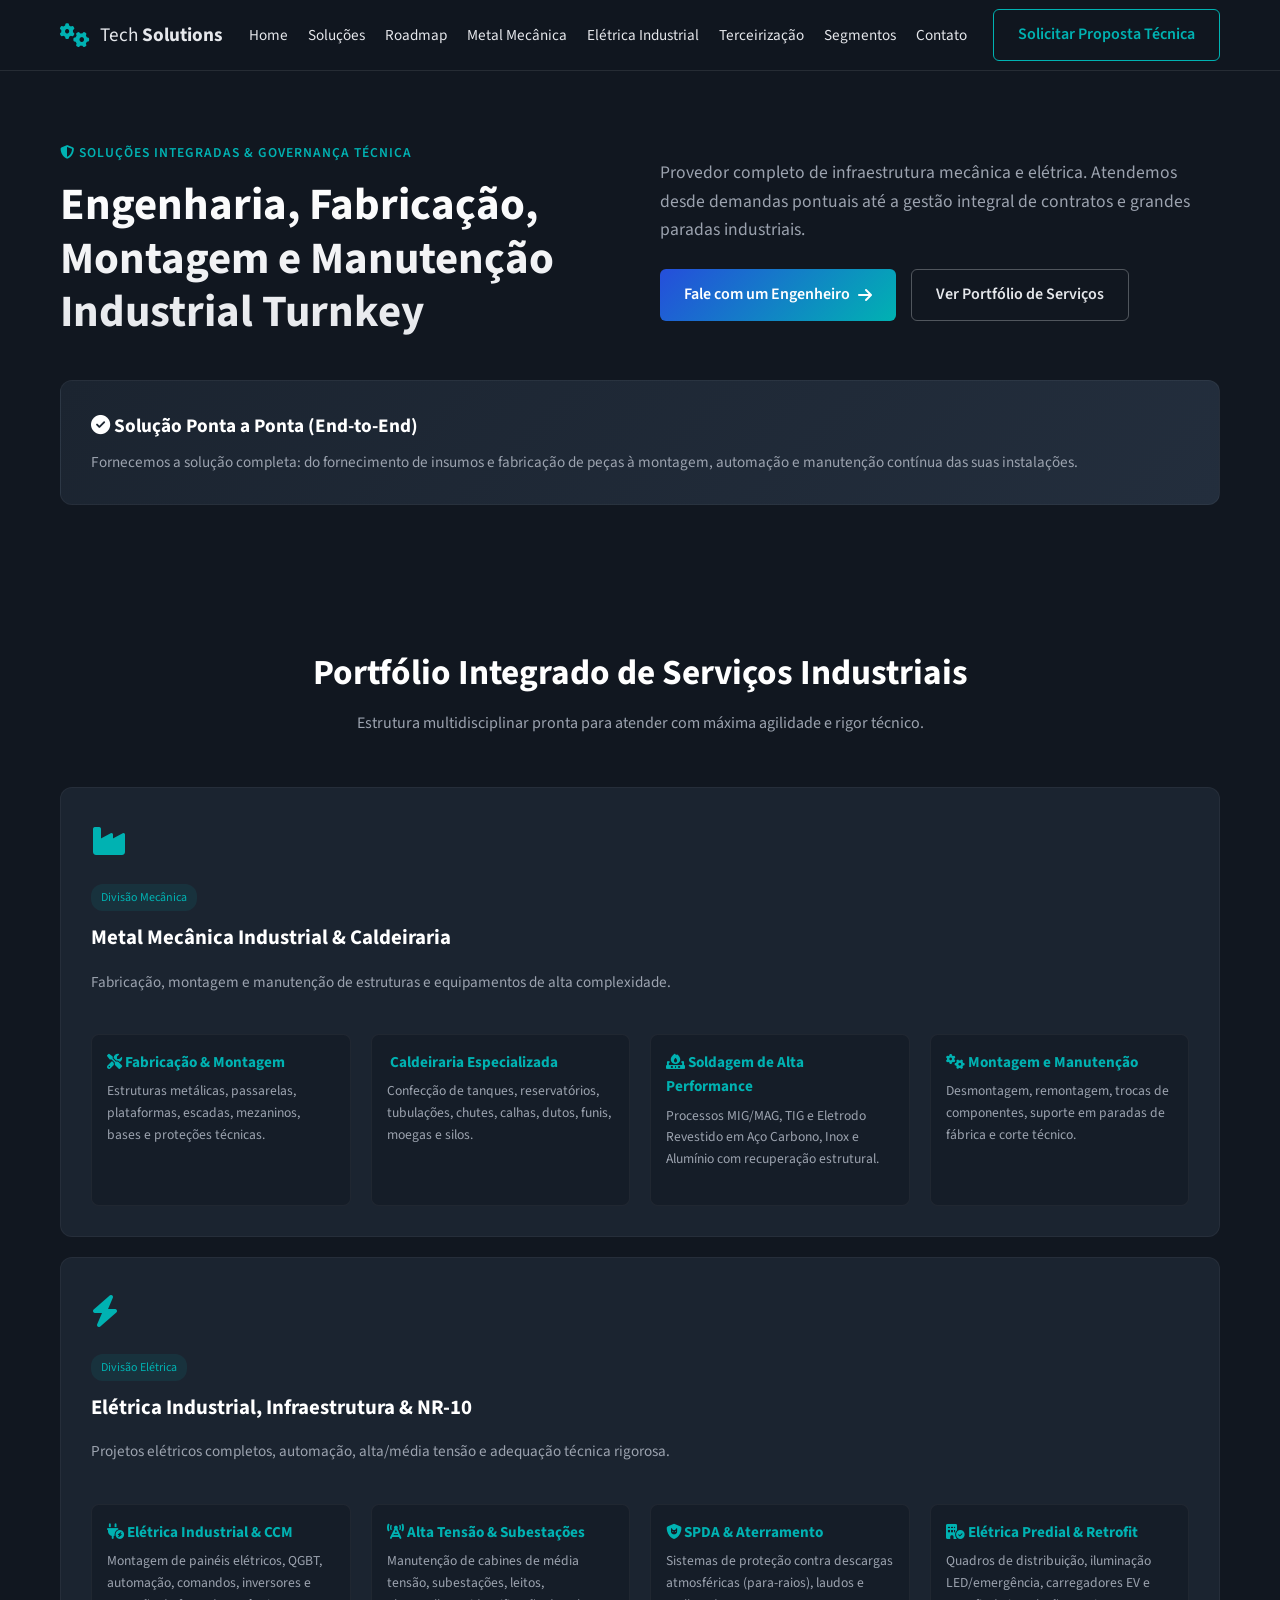
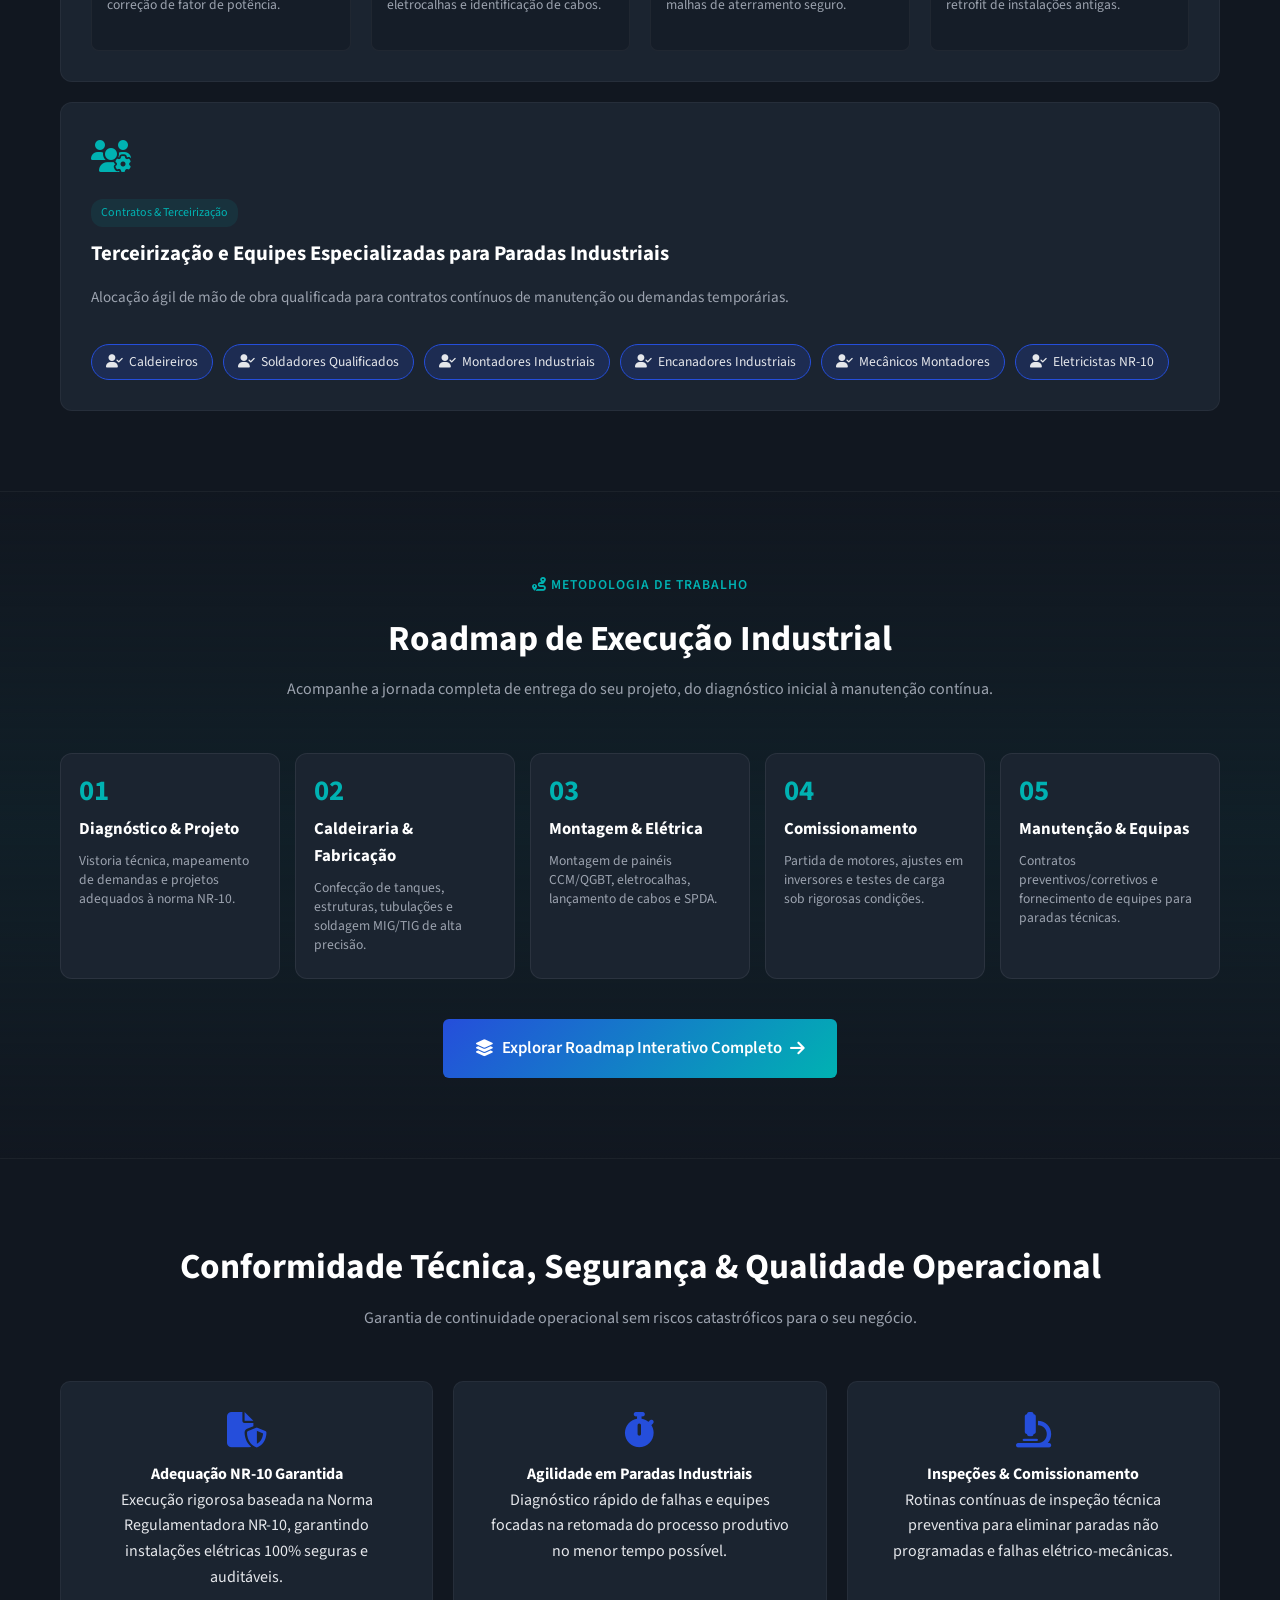
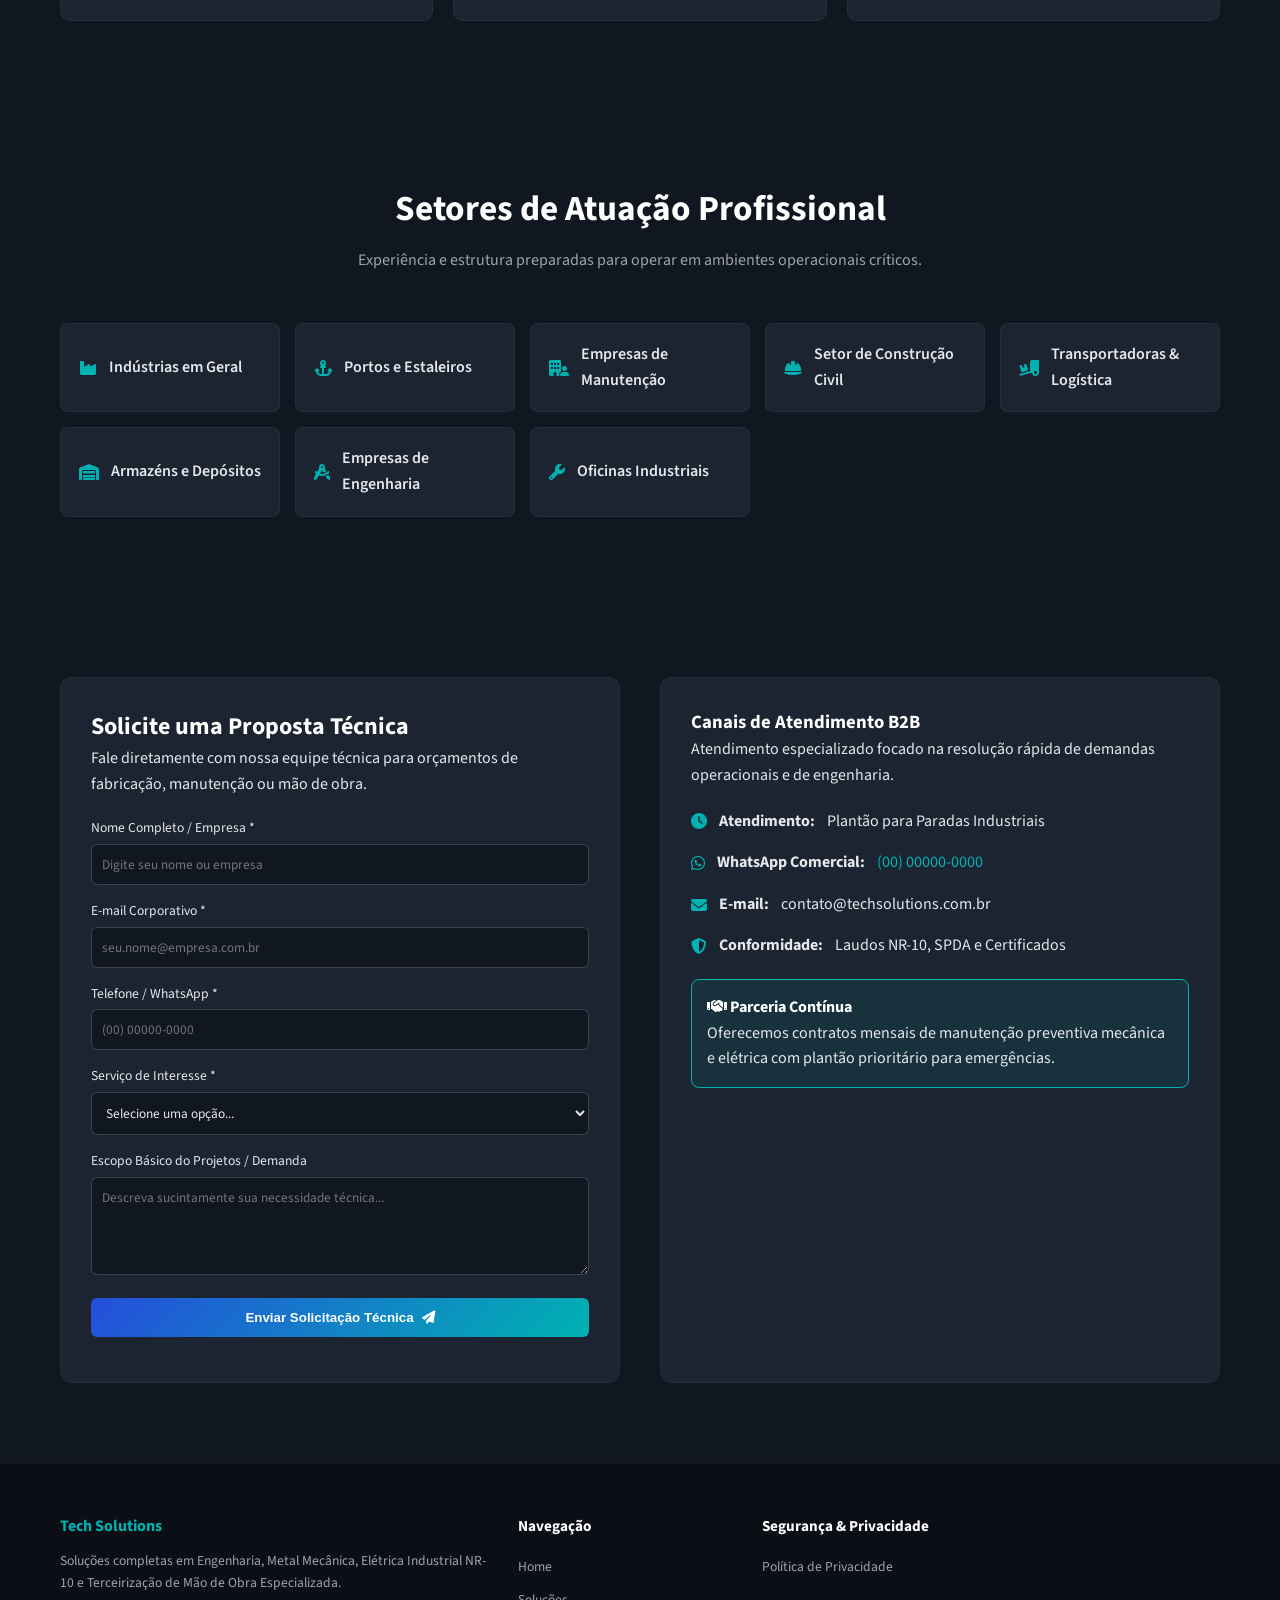
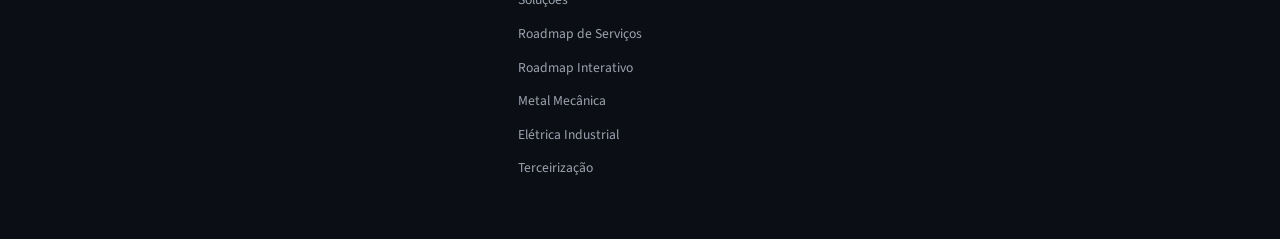
==== commit 0b582fa8: "Novas atualizações Incluído road map na i página principal" ====
--- a/index.html
+++ b/index.html
@@ -21,27 +21,35 @@
 <body>
 
     <!-- Header Fixo Global -->
-    <header class="header">
-        <div class="container header-container">
-            <a href="#home" class="logo">
-                <i class="fa-solid fa-gears logo-icon"></i>
-                <span>Tech <strong>Solutions</strong></span>
-            </a>
-            <nav class="nav-menu" id="nav-menu">
-                <a href="#home">Home</a>
-                <a href="#solucoes">Soluções</a>
-                <a href="#metal-mecanica">Metal Mecânica</a>
-                <a href="#eletrica">Elétrica Industrial</a>
-                <a href="#terceirizacao">Terceirização</a>
-                <a href="#segmentos">Segmentos</a>
-                <a href="#contato">Contato</a>
-            </nav>
-            <a href="#contato" class="btn btn-secondary nav-cta">Solicitar Proposta Téchnica</a>
-            <button class="mobile-toggle" id="mobile-toggle" aria-label="Abrir Menu">
-                <i class="fa-solid fa-bars"></i>
-            </button>
-        </div>
-    </header>
+<header class="header">
+    <div class="container header-container">
+        <a href="#home" class="logo">
+            <i class="fa-solid fa-gears logo-icon"></i>
+            <span>Tech <strong>Solutions</strong></span>
+        </a>
+
+        <nav class="nav-menu" id="nav-menu">
+            <a href="#home">Home</a>
+            <a href="#solucoes">Soluções</a>
+            <a href="#roadmap">Roadmap</a>
+            <a href="#metal-mecanica">Metal Mecânica</a>
+            <a href="#eletrica">Elétrica Industrial</a>
+            <a href="#terceirizacao">Terceirização</a>
+            <a href="#segmentos">Segmentos</a>
+            <a href="#contato">Contato</a>
+            <!-- Botão exibido exclusivamente no menu mobile -->
+            <a href="#contato" class="btn btn-secondary mobile-menu-cta">Solicitar Proposta Técnica</a>
+        </nav>
+
+        <!-- Botão exibido exclusivamente no desktop -->
+        <a href="#contato" class="btn btn-secondary nav-cta">Solicitar Proposta Técnica</a>
+
+        <button class="mobile-toggle" id="mobile-toggle" aria-label="Abrir Menu">
+            <i class="fa-solid fa-bars"></i>
+        </button>
+    </div>
+</header>
+
 
     <!-- Hero Section Otimizada para Conversão B2B -->
     <section id="home" class="hero">
@@ -155,6 +163,51 @@
         </div>
     </section>
 
+    <!-- Nova Seção: Roadmap de Serviços (Visão Geral & CTA para Interativo) -->
+    <section id="roadmap" class="roadmap-preview-section">
+        <div class="container">
+            <div class="section-header reveal">
+                <span class="hero-tag"><i class="fa-solid fa-route"></i> Metodologia de Trabalho</span>
+                <h2>Roadmap de Execução Industrial</h2>
+                <p>Acompanhe a jornada completa de entrega do seu projeto, do diagnóstico inicial à manutenção contínua.</p>
+            </div>
+
+            <div class="roadmap-steps-preview reveal">
+                <div class="preview-step-card">
+                    <div class="step-num">01</div>
+                    <h4>Diagnóstico & Projeto</h4>
+                    <p>Vistoria técnica, mapeamento de demandas e projetos adequados à norma NR-10.</p>
+                </div>
+                <div class="preview-step-card">
+                    <div class="step-num">02</div>
+                    <h4>Caldeiraria & Fabricação</h4>
+                    <p>Confecção de tanques, estruturas, tubulações e soldagem MIG/TIG de alta precisão.</p>
+                </div>
+                <div class="preview-step-card">
+                    <div class="step-num">03</div>
+                    <h4>Montagem & Elétrica</h4>
+                    <p>Montagem de painéis CCM/QGBT, eletrocalhas, lançamento de cabos e SPDA.</p>
+                </div>
+                <div class="preview-step-card">
+                    <div class="step-num">04</div>
+                    <h4>Comissionamento</h4>
+                    <p>Partida de motores, ajustes em inversores e testes de carga sob rigorosas condições.</p>
+                </div>
+                <div class="preview-step-card">
+                    <div class="step-num">05</div>
+                    <h4>Manutenção & Equipas</h4>
+                    <p>Contratos preventivos/corretivos e fornecimento de equipes para paradas técnicas.</p>
+                </div>
+            </div>
+
+            <div class="roadmap-cta-container reveal">
+                <a href="roadmap_servicos.html" class="btn btn-primary btn-lg">
+                    <i class="fa-solid fa-layer-group"></i> Explorar Roadmap Interativo Completo <i class="fa-solid fa-arrow-right"></i>
+                </a>
+            </div>
+        </div>
+    </section>
+
     <!-- Seção de Governança Técnica, Qualidade e NR-10 -->
     <section class="differentials">
         <div class="container">
@@ -283,6 +336,8 @@
                 <ul>
                     <li><a href="#home">Home</a></li>
                     <li><a href="#solucoes">Soluções</a></li>
+                    <li><a href="#roadmap">Roadmap de Serviços</a></li>
+                    <li><a href="roadmap_servicos.html">Roadmap Interativo</a></li>
                     <li><a href="#metal-mecanica">Metal Mecânica</a></li>
                     <li><a href="#eletrica">Elétrica Industrial</a></li>
                     <li><a href="#terceirizacao">Terceirização</a></li>
@@ -292,24 +347,4 @@
                 <h5>Segurança & Privacidade</h5>
                 <ul>
                     <li><a href="#">Política de Privacidade</a></li>
-                    <li><a href="#">Termos de Uso</a></li>
-                    <li><a href="#">Conformidade NR-10</a></li>
-                </ul>
-            </div>
-            <div class="footer-social">
-                <h5>Redes & Contato</h5>
-                <div class="social-icons">
-                    <a href="#" aria-label="LinkedIn"><i class="fa-brands fa-linkedin"></i></a>
-                    <a href="#" aria-label="Instagram"><i class="fa-brands fa-instagram"></i></a>
-                    <a href="#" aria-label="WhatsApp"><i class="fa-brands fa-whatsapp"></i></a>
-                </div>
-            </div>
-        </div>
-        <div class="footer-bottom">
-            <p>&copy; 2026 Tech Solutions. Todos os direitos reservados. Foco em Engenharia, Segurança e Alta Performance Industrial.</p>
-        </div>
-    </footer>
-
-    <script src="script.js"></script>
-</body>
-</html>
+    
--- a/style.css
+++ b/style.css
@@ -1,4 +1,6 @@
-/* Var & Reset */
+/* ==========================================
+   1. VARIÁVEIS, RESET E CONFIGURAÇÕES GERAIS
+   ========================================== */
 :root {
     --cyan: #00B2B2;
     --cyan-hover: #00C8B3;
@@ -27,8 +29,7 @@
     overflow-x: hidden;
 }
 
-/* Tipografia */
-h1, h2, h3, h4 {
+h1, h2, h3, h4, h5 {
     color: #FFFFFF;
     font-weight: 700;
 }
@@ -49,7 +50,9 @@
     padding: 0 20px;
 }
 
-/* Botões */
+/* ==========================================
+   2. BOTÕES E ELEMENTOS DE AÇÃO
+   ========================================== */
 .btn {
     display: inline-flex;
     align-items: center;
@@ -59,7 +62,8 @@
     font-weight: 600;
     cursor: pointer;
     border: none;
-    transition: transform 0.2s ease, background-color 0.3s ease;
+    transition: transform 0.2s ease, background-color 0.3s ease, box-shadow 0.3s ease;
+    white-space: nowrap;
 }
 
 .btn-primary {
@@ -84,12 +88,33 @@
     color: var(--bg-dark);
 }
 
+.btn-outline {
+    border: 1px solid rgba(229, 231, 235, 0.3);
+    color: var(--silver);
+}
+
+.btn-outline:hover {
+    border-color: var(--cyan);
+    color: var(--cyan);
+}
+
 .btn-full {
     width: 100%;
     justify-content: center;
 }
 
-/* Header Fixo */
+.btn-lg {
+    padding: 16px 32px;
+    font-size: 1.05rem;
+}
+
+.mobile-menu-cta {
+    display: none;
+}
+
+/* ==========================================
+   3. CABEÇALHO GLOBAL (HEADER)
+   ========================================== */
 .header {
     position: fixed;
     top: 0;
@@ -123,7 +148,8 @@
 
 .nav-menu {
     display: flex;
-    gap: 25px;
+    align-items: center;
+    gap: 20px;
 }
 
 .nav-menu a {
@@ -131,20 +157,17 @@
     font-size: 0.95rem;
 }
 
-.nav-menu a:hover {
+.nav-menu a:hover, .nav-menu a.active {
     color: var(--cyan);
 }
 
 .mobile-toggle {
     display: none;
-    background: none;
-    border: none;
-    color: var(--silver);
-    font-size: 1.5rem;
-    cursor: pointer;
-}
-
-/* Hero Section */
+}
+
+/* ==========================================
+   4. HERO SECTION
+   ========================================== */
 .hero {
     padding: 140px 0 60px 0;
 }
@@ -181,6 +204,12 @@
     margin-bottom: 25px;
 }
 
+.hero-actions {
+    display: flex;
+    gap: 15px;
+    flex-wrap: wrap;
+}
+
 .hero-banner-container {
     background: linear-gradient(135deg, var(--bg-card), var(--bg-card-hover));
     padding: 30px;
@@ -199,8 +228,10 @@
     font-size: 0.95rem;
 }
 
-/* Seções Gerais */
-.services, .differentials, .about, .contact {
+/* ==========================================
+   5. BENTO GRID & PORTFÓLIO DE SERVIÇOS
+   ========================================== */
+.services, .differentials, .segments-section, .about, .contact {
     padding: 80px 0;
 }
 
@@ -218,7 +249,6 @@
     color: var(--gray-muted);
 }
 
-/* Bento Grid */
 .bento-grid {
     display: grid;
     grid-template-columns: repeat(3, 1fr);
@@ -240,14 +270,25 @@
     background-color: var(--bg-card-hover);
 }
 
-.bento-large {
+.bento-large, .bento-full {
     grid-column: span 3;
 }
 
 .card-icon {
     font-size: 2rem;
     color: var(--cyan);
-    margin-bottom: 20px;
+    margin-bottom: 15px;
+}
+
+.card-badge {
+    display: inline-block;
+    font-size: 0.75rem;
+    color: var(--cyan);
+    background: rgba(0, 178, 178, 0.1);
+    padding: 4px 10px;
+    border-radius: 12px;
+    margin-bottom: 10px;
+    width: fit-content;
 }
 
 .bento-card h3 {
@@ -259,28 +300,332 @@
     color: var(--gray-muted);
     font-size: 0.95rem;
     margin-bottom: 20px;
-    flex-grow: 1;
-}
-
-.specs-list {
+}
+
+.sub-services-grid {
+    display: grid;
+    grid-template-columns: repeat(auto-fit, minmax(220px, 1fr));
+    gap: 20px;
+    margin-top: 20px;
+}
+
+.sub-service-item {
+    background: rgba(17, 23, 32, 0.5);
+    padding: 15px;
+    border-radius: 8px;
+    border: 1px solid rgba(229, 231, 235, 0.05);
+}
+
+.sub-service-item h4 {
+    font-size: 0.95rem;
+    margin-bottom: 6px;
+    color: var(--cyan);
+}
+
+.sub-service-item p {
+    font-size: 0.85rem;
+    color: var(--gray-muted);
+}
+
+.profiles-tags {
+    display: flex;
+    flex-wrap: wrap;
+    gap: 10px;
+    margin-top: 15px;
+}
+
+.tag {
+    background: rgba(37, 78, 219, 0.2);
+    border: 1px solid var(--cobalt);
+    color: var(--silver);
+    padding: 6px 14px;
+    border-radius: 20px;
+    font-size: 0.85rem;
+    display: inline-flex;
+    align-items: center;
+    gap: 6px;
+}
+
+/* ==========================================
+   6. ROADMAP (PREVIEW NA HOME)
+   ========================================== */
+.roadmap-preview-section {
+    padding: 80px 0;
+    background: linear-gradient(180deg, var(--bg-dark) 0%, rgba(0, 178, 178, 0.05) 50%, var(--bg-dark) 100%);
+    border-top: 1px solid rgba(229, 231, 235, 0.05);
+    border-bottom: 1px solid rgba(229, 231, 235, 0.05);
+}
+
+.roadmap-steps-preview {
+    display: grid;
+    grid-template-columns: repeat(5, 1fr);
+    gap: 15px;
+    margin-bottom: 40px;
+}
+
+.preview-step-card {
+    background: var(--bg-card);
+    padding: 24px 18px;
+    border-radius: 12px;
+    border: 1px solid rgba(229, 231, 235, 0.08);
+    position: relative;
+    transition: transform 0.3s ease, border-color 0.3s ease, background-color 0.3s ease;
+}
+
+.preview-step-card:hover {
+    transform: translateY(-5px);
+    border-color: var(--cyan);
+    background: var(--bg-card-hover);
+    box-shadow: 0 8px 20px rgba(0, 0, 0, 0.3);
+}
+
+.preview-step-card .step-num {
+    font-size: 1.8rem;
+    font-weight: 700;
+    color: var(--cyan);
+    margin-bottom: 10px;
+    line-height: 1;
+}
+
+.preview-step-card h4 {
+    font-size: 1.05rem;
+    margin-bottom: 8px;
+}
+
+.preview-step-card p {
+    font-size: 0.85rem;
+    color: var(--gray-muted);
+    line-height: 1.4;
+}
+
+.roadmap-cta-container {
+    text-align: center;
+}
+
+/* ==========================================
+   7. ROADMAP (PÁGINA DEDICADA INTERATIVA)
+   ========================================== */
+.roadmap-hero {
+    padding: 120px 0 30px 0;
+    text-align: center;
+    background: radial-gradient(circle at top, rgba(0, 178, 178, 0.15) 0%, transparent 70%);
+}
+
+.roadmap-hero h1 {
+    font-size: 2.2rem;
+    margin-bottom: 10px;
+}
+
+.roadmap-hero p {
+    max-width: 700px;
+    margin: 0 auto 15px;
+    color: var(--gray-muted);
+    font-size: 0.95rem;
+}
+
+.instruction-banner {
+    background: rgba(0, 178, 178, 0.12);
+    border: 1px dashed var(--cyan);
+    color: var(--cyan-hover);
+    padding: 10px 16px;
+    border-radius: 8px;
+    display: inline-flex;
+    align-items: center;
+    gap: 8px;
+    font-size: 0.85rem;
+    font-weight: 600;
+    margin-bottom: 25px;
+}
+
+.filter-container {
+    display: flex;
+    justify-content: center;
+    gap: 10px;
+    flex-wrap: wrap;
+    margin-bottom: 30px;
+}
+
+.filter-btn {
+    background: var(--bg-card);
+    border: 1px solid rgba(229, 231, 235, 0.15);
+    color: var(--silver);
+    padding: 10px 18px;
+    border-radius: 20px;
+    cursor: pointer;
+    font-weight: 600;
+    font-size: 0.85rem;
+    transition: all 0.3s ease;
+    display: flex;
+    align-items: center;
+    gap: 8px;
+}
+
+.filter-btn:hover, .filter-btn.active {
+    background: linear-gradient(135deg, var(--cobalt), var(--cyan));
+    color: #FFFFFF;
+    border-color: transparent;
+    box-shadow: 0 4px 12px rgba(0, 178, 178, 0.35);
+}
+
+.roadmap-timeline {
+    position: relative;
+    padding: 20px 0;
+    margin-bottom: 40px;
+}
+
+.roadmap-timeline::before {
+    content: '';
+    position: absolute;
+    left: 20px;
+    top: 0;
+    bottom: 0;
+    width: 4px;
+    background: linear-gradient(180deg, var(--cyan), var(--cobalt));
+    border-radius: 2px;
+}
+
+.roadmap-step {
+    position: relative;
+    margin-bottom: 25px;
+    width: 100%;
+    padding-left: 55px;
+    cursor: pointer;
+}
+
+.step-node {
+    position: absolute;
+    left: 0;
+    top: 0;
+    width: 40px;
+    height: 40px;
+    background: var(--bg-dark);
+    border: 3px solid var(--cyan);
+    border-radius: 50%;
+    display: flex;
+    align-items: center;
+    justify-content: center;
+    color: #FFFFFF;
+    font-weight: 700;
+    z-index: 10;
+    transition: all 0.3s ease;
+}
+
+.roadmap-step:hover .step-node, .roadmap-step.active .step-node {
+    background: var(--cyan);
+    box-shadow: 0 0 12px var(--cyan);
+}
+
+.step-card {
+    background: var(--bg-card);
+    padding: 20px;
+    border-radius: 12px;
+    border: 1px solid rgba(229, 231, 235, 0.08);
+    transition: all 0.3s ease;
+}
+
+.roadmap-step:hover .step-card, .roadmap-step.active .step-card {
+    border-color: var(--cyan);
+    transform: translateY(-3px);
+    background-color: var(--bg-card-hover);
+    box-shadow: 0 8px 20px rgba(0, 0, 0, 0.4);
+}
+
+.step-badge {
+    display: inline-block;
+    background: rgba(0, 178, 178, 0.15);
+    color: var(--cyan-hover);
+    font-size: 0.75rem;
+    padding: 3px 10px;
+    border-radius: 15px;
+    margin-bottom: 8px;
+    font-weight: 600;
+}
+
+.click-action-trigger {
+    display: inline-flex;
+    align-items: center;
+    gap: 6px;
+    background: rgba(0, 178, 178, 0.1);
+    color: var(--cyan-hover);
+    font-size: 0.8rem;
+    font-weight: 700;
+    padding: 6px 12px;
+    border-radius: 6px;
+    border: 1px solid var(--cyan);
+}
+
+.details-panel {
+    background: var(--bg-card);
+    border: 2px solid var(--cyan);
+    border-radius: 14px;
+    padding: 24px;
+    margin: 20px 0 60px;
+    display: none;
+    box-shadow: 0 10px 30px rgba(0, 178, 178, 0.2);
+}
+
+.details-panel.active {
+    display: block;
+}
+
+.panel-header {
+    display: flex;
+    justify-content: space-between;
+    align-items: center;
+    border-bottom: 1px solid rgba(229, 231, 235, 0.1);
+    padding-bottom: 12px;
+    margin-bottom: 20px;
+}
+
+.panel-header h2 {
+    color: var(--cyan-hover);
+    font-size: 1.3rem;
+}
+
+.panel-close {
+    background: rgba(255, 255, 255, 0.1);
+    border: none;
+    color: #FFFFFF;
+    width: 32px;
+    height: 32px;
+    border-radius: 50%;
+    cursor: pointer;
+    font-size: 1.2rem;
+    line-height: 1;
+}
+
+.deliverables-list {
     list-style: none;
-    margin-top: auto;
-}
-
-.specs-list li {
-    font-size: 0.9rem;
+}
+
+.deliverables-list li {
+    position: relative;
+    padding-left: 24px;
+    margin-bottom: 10px;
     color: var(--silver);
-    margin-bottom: 8px;
-    display: flex;
-    align-items: center;
-    gap: 8px;
-}
-
-.specs-list i {
-    color: var(--cyan);
-}
-
-/* Diferenciais */
+    font-size: 0.92rem;
+}
+
+.deliverables-list li::before {
+    content: '\f00c';
+    font-family: 'Font Awesome 6 Free';
+    font-weight: 900;
+    position: absolute;
+    left: 0;
+    color: var(--cyan);
+}
+
+.cta-box {
+    background: rgba(37, 78, 219, 0.15);
+    border: 1px solid var(--cobalt);
+    padding: 20px;
+    border-radius: 10px;
+    text-align: center;
+}
+
+/* ==========================================
+   8. DIFERENCIAIS, SEGMENTOS & CONTATO
+   ========================================== */
 .diff-grid {
     display: grid;
     grid-template-columns: repeat(3, 1fr);
@@ -301,61 +646,31 @@
     margin-bottom: 15px;
 }
 
-.diff-card h4 {
-    margin-bottom: 10px;
-    font-size: 1.1rem;
-}
-
-.diff-card p {
-    color: var(--gray-muted);
-    font-size: 0.9rem;
-}
-
-/* Sobre Nós */
-.about-grid {
+.segments-grid {
     display: grid;
-    grid-template-columns: 1fr 1fr;
-    gap: 40px;
-    align-items: center;
-}
-
-.about-text p {
-    color: var(--gray-muted);
-    margin-top: 15px;
-}
-
-.about-stats {
-    display: flex;
-    gap: 20px;
-}
-
-.stat-box {
-    background-color: var(--bg-card);
-    padding: 30px;
-    border-radius: 12px;
-    flex: 1;
-    text-align: center;
-    border: 1px solid rgba(0, 178, 178, 0.2);
-}
-
-.stat-number {
-    display: block;
-    font-size: 2rem;
-    font-weight: 700;
-    color: var(--cyan);
-}
-
-.stat-label {
-    color: var(--silver);
-    font-size: 0.9rem;
-}
-
-/* Contato */
+    grid-template-columns: repeat(auto-fit, minmax(220px, 1fr));
+    gap: 15px;
+}
+
+.segment-item {
+    background: var(--bg-card);
+    padding: 18px;
+    border-radius: 8px;
+    display: flex;
+    align-items: center;
+    gap: 12px;
+    font-weight: 600;
+    border: 1px solid rgba(229, 231, 235, 0.05);
+}
+
+.segment-item i {
+    color: var(--cyan);
+}
+
 .contact-grid {
     display: grid;
     grid-template-columns: 1fr 1fr;
     gap: 40px;
-    align-items: start;
 }
 
 .contact-form-container, .contact-info {
@@ -377,7 +692,6 @@
     display: block;
     margin-bottom: 5px;
     font-size: 0.85rem;
-    color: var(--silver);
 }
 
 .form-group input, .form-group select, .form-group textarea {
@@ -403,7 +717,7 @@
 
 .info-list {
     list-style: none;
-    margin-top: 20px;
+    margin: 20px 0;
 }
 
 .info-list li {
@@ -411,15 +725,22 @@
     display: flex;
     align-items: center;
     gap: 12px;
-    font-size: 0.95rem;
 }
 
 .info-list i {
     color: var(--cyan);
-    font-size: 1.1rem;
-}
-
-/* Footer */
+}
+
+.contact-card-highlight {
+    background: rgba(0, 178, 178, 0.1);
+    border: 1px solid var(--cyan);
+    padding: 15px;
+    border-radius: 8px;
+}
+
+/* ==========================================
+   9. RODAPÉ (FOOTER)
+   ========================================== */
 .footer {
     background-color: #0B0F15;
     padding: 50px 0 20px 0;
@@ -483,57 +804,150 @@
     padding-top: 20px;
 }
 
-/* Scroll Animation Reveal */
+/* ==========================================
+   10. REVELAÇÃO E ANIMAÇÕES DE SCROLL
+   ========================================== */
 .reveal {
     opacity: 0;
     transform: translateY(30px);
-    transition: all 0.6s cubic-bezier(0.5, 0, 0, 1);
-}
-
-.reveal.active {
-    opacity: 1;
-    transform: translateY(0);
-}
-
-/* Responsividade Mobile-First */
+    transition: opacity 0.6s cubic-bezier(0.5, 0, 0, 1), transform 0.6s cubic-bezier(0.5, 0, 0, 1);
+}
+
+.reveal.active, body:not(.js-loaded) .reveal {
+    opacity: 1 !important;
+    transform: translateY(0) !important;
+}
+
+/* ==========================================
+   11. ADAPTAÇÕES RESPONSIVAS & MOBILE-FIRST
+   ========================================== */
+@media (min-width: 769px) {
+    .roadmap-timeline::before {
+        left: 50%;
+        transform: translateX(-50%);
+    }
+
+    .roadmap-step {
+        width: 50%;
+        padding: 0 35px;
+    }
+
+    .roadmap-step.left {
+        left: 0;
+        text-align: right;
+    }
+
+    .roadmap-step.right {
+        left: 50%;
+        text-align: left;
+    }
+
+    .roadmap-step.left .step-node {
+        right: -20px;
+        left: auto;
+    }
+
+    .roadmap-step.right .step-node {
+        left: -20px;
+    }
+
+    .panel-grid {
+        display: grid;
+        grid-template-columns: 2fr 1fr;
+        gap: 25px;
+        align-items: start;
+    }
+}
+
+@media (max-width: 1024px) {
+    .roadmap-steps-preview {
+        grid-template-columns: repeat(3, 1fr);
+    }
+}
+
 @media (max-width: 900px) {
-    .hero-grid, .about-grid, .contact-grid {
-        grid-template-columns: 1fr;
-    }
-    
-    .bento-grid, .diff-grid {
-        grid-template-columns: 1fr;
-    }
-
-    .bento-large {
-        grid-column: span 1;
-    }
-
-    .footer-container {
-        grid-template-columns: 1fr;
-    }
-
+    /* Oculta botão fora do menu no mobile */
+    .header-container > .nav-cta {
+        display: none !important;
+    }
+
+    /* Estilização do Botão Hambúrguer Mobile */
+    .mobile-toggle {
+        display: flex !important;
+        align-items: center;
+        justify-content: center;
+        background: transparent;
+        border: 1px solid rgba(0, 178, 178, 0.4);
+        color: var(--cyan);
+        width: 42px;
+        height: 42px;
+        border-radius: 8px;
+        font-size: 1.3rem;
+        cursor: pointer;
+        transition: all 0.2s ease;
+    }
+
+    .mobile-toggle:active {
+        background: rgba(0, 178, 178, 0.2);
+    }
+
+    /* Gaveta de Navegação Mobile */
     .nav-menu {
         display: none;
         position: absolute;
         top: 70px;
         left: 0;
         width: 100%;
-        background-color: var(--bg-dark);
+        background-color: #111720;
         flex-direction: column;
-        padding: 20px;
-        border-bottom: 1px solid var(--bg-card);
+        align-items: stretch;
+        padding: 20px 24px;
+        gap: 12px;
+        border-bottom: 2px solid var(--cyan);
+        box-shadow: 0 12px 30px rgba(0, 0, 0, 0.7);
+        z-index: 1000;
     }
 
     .nav-menu.active {
-        display: flex;
-    }
-
-    .nav-cta {
-        display: none;
-    }
-
-    .mobile-toggle {
-        display: block;
-    }
-}
+        display: flex !important;
+    }
+
+    .nav-menu a {
+        padding: 10px 0;
+        border-bottom: 1px solid rgba(229, 231, 235, 0.08);
+        font-size: 1rem;
+        color: var(--silver);
+    }
+
+    /* Botão CTA dentro do menu suspenso */
+    .mobile-menu-cta {
+        display: inline-flex !important;
+        margin-top: 10px;
+        width: 100%;
+        justify-content: center;
+        border-bottom: none !important;
+    }
+
+    /* Layouts de conteúdo no mobile */
+    .hero-grid, .contact-grid, .footer-container {
+        grid-template-columns: 1fr;
+    }
+    
+    .bento-grid, .diff-grid {
+        grid-template-columns: 1fr;
+    }
+
+    .bento-large, .bento-full {
+        grid-column: span 1;
+    }
+}
+
+@media (max-width: 640px) {
+    .roadmap-steps-preview {
+        grid-template-columns: 1fr;
+    }
+
+    .hero-title {
+        font-size: 2rem;
+    }
+}
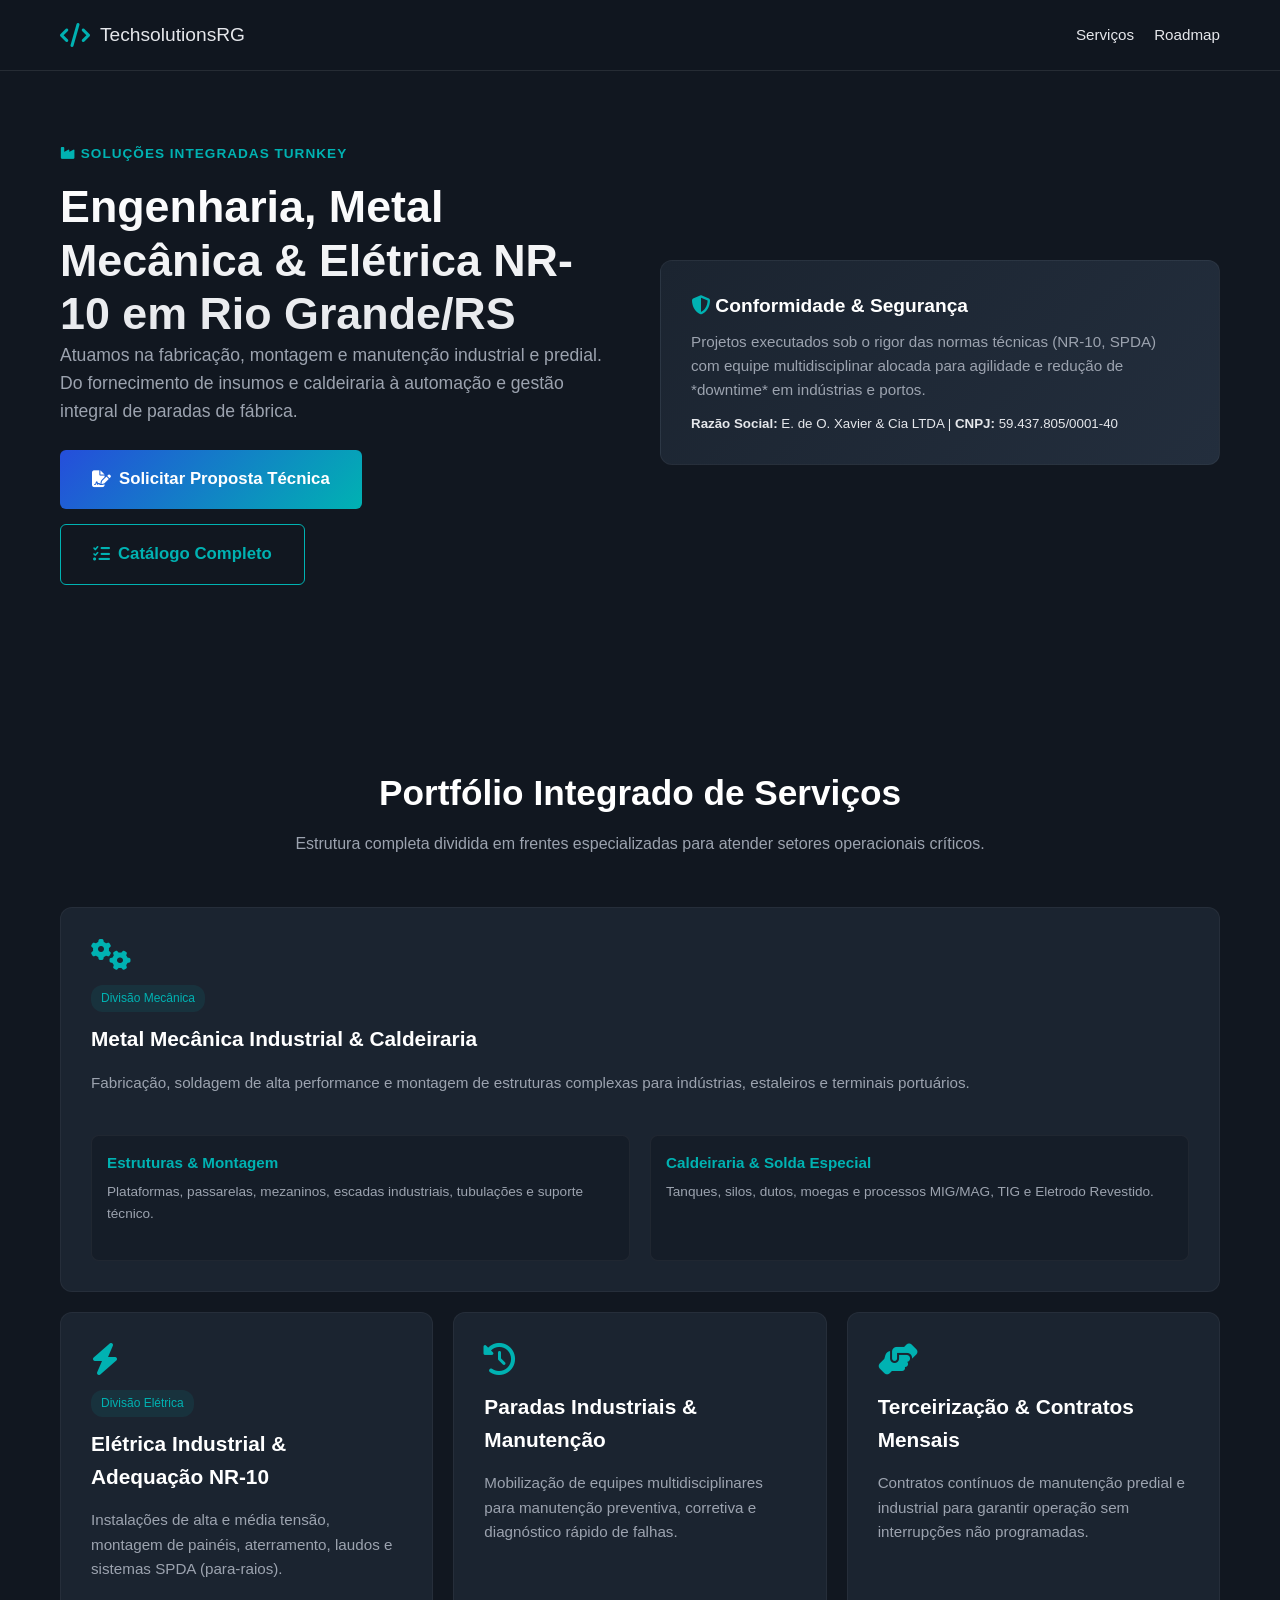
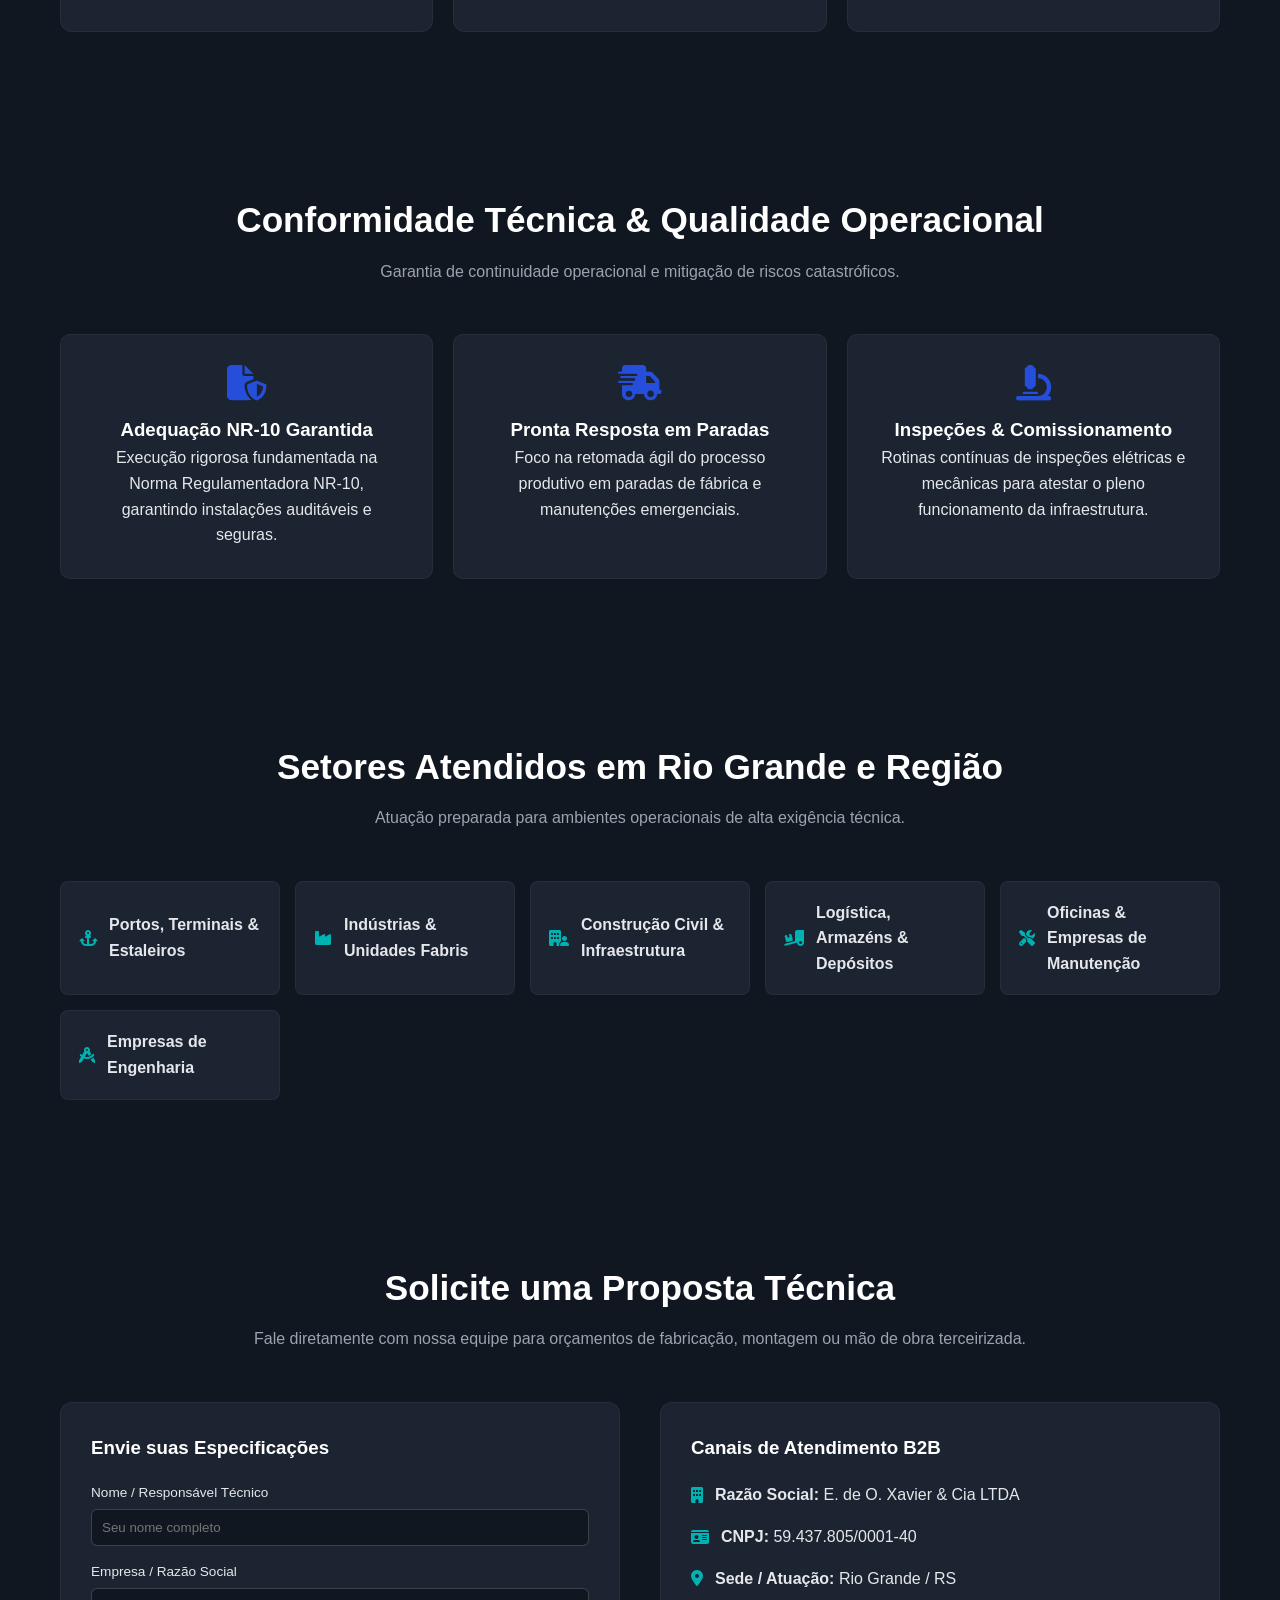
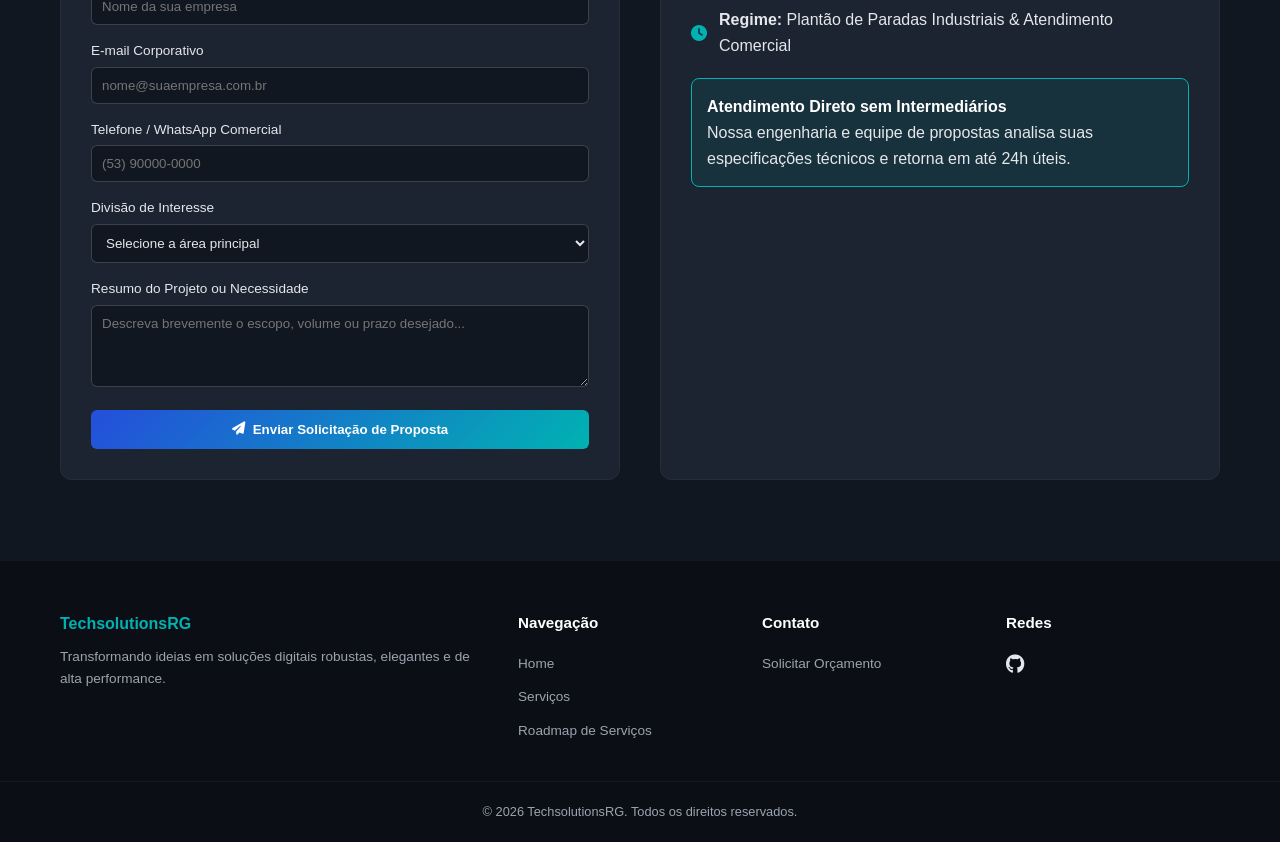
==== commit c7e66a21: "Nova atualização Atualização da programação e ajustes de bugs" ====
--- a/index.html
+++ b/index.html
@@ -1,350 +1,266 @@
 <!DOCTYPE html>
 <html lang="pt-BR">
 <head>
-    <meta charset="UTF-8">
-    <meta name="viewport" content="width=device-width, initial-scale=1.0">
-    
-    <!-- Meta Tags Principais para SEO -->
-    <title>Tech Solutions | Soluções Industriais, Metal Mecânica, Elétrica NR-10 e Terceirização</title>
-    <meta name="description" content="Soluções completas de engenharia: fabricação, caldeiraria, soldagem MIG/TIG, montagem mecânica, instalações elétricas industriais NR-10 e terceirização de mão de obra para indústrias, portos e construção.">
-    <meta name="keywords" content="caldeiraria especializada, soldagem TIG MIG, montagem industrial, manutenção preventiva mecânica, elétrica industrial NR-10, quadros QGBT, SPDA aterramento, mão de obra terceirizada para paradas industriais">
-    <link rel="canonical" href="https://techsolutions.com.br/">
-    
-    <!-- Google Fonts & FontAwesome Icons -->
-    <link rel="preconnect" href="https://fonts.googleapis.com">
-    <link rel="preconnect" href="https://fonts.gstatic.com" crossorigin>
-    <link href="https://fonts.googleapis.com/css2?family=Source+Sans+Pro:wght@300;400;600;700&display=swap" rel="stylesheet">
-    <link rel="stylesheet" href="https://cdnjs.cloudflare.com/ajax/libs/font-awesome/6.4.0/css/all.min.css">
-    
-    <link rel="stylesheet" href="style.css">
+  <meta charset="UTF-8">
+  <meta name="viewport" content="width=device-width, initial-scale=1.0">
+  
+  <title>Tech Solutions | Metal Mecânica, Elétrica NR-10 e Serviços Industriais em Rio Grande/RS</title>
+  <meta name="description" content="A Tech Solutions (E. de O. Xavier & Cia LTDA - CNPJ 59.437.805/0001-40) oferece soluções completas em Metal Mecânica, Caldeiraria, Elétrica Industrial NR-10 e Gestão de Paradas Industriais em Rio Grande/RS e região.">
+  <meta name="keywords" content="metal mecanica rio grande rs, caldeiraria industrial, eletrica nr-10, soldagem mig mag tig, paradas industriais, manutencao predial e industrial, e de o xavier, tech solutions rio grande">
+  <meta name="robots" content="index, follow">
+  <meta name="author" content="Tech Solutions">
+  <meta name="theme-color" content="#111720">
+
+  <meta property="og:type" content="website">
+  <meta property="og:title" content="Tech Solutions | Soluções Industriais, Metal Mecânica & Elétrica NR-10">
+  <meta property="og:description" content="Engenharia, Fabricação, Montagem, Elétrica NR-10 e Manutenção Industrial Turnkey em Rio Grande/RS. Atendimento B2B especializado.">
+  <meta property="og:locale" content="pt_BR">
+
+  <script type="application/ld+json">
+  {
+    "@context": "https://schema.org",
+    "@type": "LocalBusiness",
+    "name": "Tech Solutions - Solução Industrial, Predial e Tecnológica",
+    "legalName": "E. de O. Xavier & Cia LTDA",
+    "taxID": "59.437.805/0001-40",
+    "description": "Provedor completo de infraestrutura mecânica e elétrica. Atendemos desde demandas pontuais até a gestão integral de contratos e grandes paradas industriais.",
+    "address": {
+      "@type": "PostalAddress",
+      "addressLocality": "Rio Grande",
+      "addressRegion": "RS",
+      "addressCountry": "BR"
+    },
+    "areaServed": [
+      "Rio Grande",
+      "Pelotas",
+      "Rio Grande do Sul"
+    ],
+    "knowsAbout": [
+      "Metal Mecânica Industrial",
+      "Caldeiraria",
+      "Instalações Elétricas NR-10",
+      "SPDA e Aterramento",
+      "Manutenção e Paradas Industriais",
+      "Soldagem Especializada MIG/MAG/TIG"
+    ]
+  }
+  </script>
+
+  <link rel="preconnect" href="https://cdnjs.cloudflare.com">
+  <link rel="stylesheet" href="https://cdnjs.cloudflare.com/ajax/libs/font-awesome/6.4.0/css/all.min.css">
+  <link rel="stylesheet" href="style.css">
+
+  <script src="components.js" defer></script>
 </head>
 <body>
 
-    <!-- Header Fixo Global -->
-<header class="header">
-    <div class="container header-container">
-        <a href="#home" class="logo">
-            <i class="fa-solid fa-gears logo-icon"></i>
-            <span>Tech <strong>Solutions</strong></span>
-        </a>
-
-        <nav class="nav-menu" id="nav-menu">
-            <a href="#home">Home</a>
-            <a href="#solucoes">Soluções</a>
-            <a href="#roadmap">Roadmap</a>
-            <a href="#metal-mecanica">Metal Mecânica</a>
-            <a href="#eletrica">Elétrica Industrial</a>
-            <a href="#terceirizacao">Terceirização</a>
-            <a href="#segmentos">Segmentos</a>
-            <a href="#contato">Contato</a>
-            <!-- Botão exibido exclusivamente no menu mobile -->
-            <a href="#contato" class="btn btn-secondary mobile-menu-cta">Solicitar Proposta Técnica</a>
-        </nav>
-
-        <!-- Botão exibido exclusivamente no desktop -->
-        <a href="#contato" class="btn btn-secondary nav-cta">Solicitar Proposta Técnica</a>
-
-        <button class="mobile-toggle" id="mobile-toggle" aria-label="Abrir Menu">
-            <i class="fa-solid fa-bars"></i>
-        </button>
-    </div>
-</header>
-
-
-    <!-- Hero Section Otimizada para Conversão B2B -->
-    <section id="home" class="hero">
-        <div class="container">
-            <div class="hero-grid">
-                <div class="hero-left reveal">
-                    <span class="hero-tag"><i class="fa-solid fa-shield-halved"></i> Soluções Integradas & Governança Técnica</span>
-                    <h1 class="hero-title">Engenharia, Fabricação, Montagem e Manutenção Industrial Turnkey</h1>
-                </div>
-                <div class="hero-right reveal">
-                    <p class="hero-subtitle">Provedor completo de infraestrutura mecânica e elétrica. Atendemos desde demandas pontuais até a gestão integral de contratos e grandes paradas industriais.</p>
-                    <div class="hero-actions">
-                        <a href="#contato" class="btn btn-primary">Fale com um Engenheiro <i class="fa-solid fa-arrow-right"></i></a>
-                        <a href="#solucoes" class="btn btn-outline">Ver Portfólio de Serviços</a>
-                    </div>
-                </div>
-            </div>
-
-            <!-- Banner do Hero com Proposta do Manual -->
-            <div class="hero-banner-container reveal">
-                <div class="hero-banner-content">
-                    <h3><i class="fa-solid fa-circle-check"></i> Solução Ponta a Ponta (End-to-End)</h3>
-                    <p>Fornecemos a solução completa: do fornecimento de insumos e fabricação de peças à montagem, automação e manutenção contínua das suas instalações.</p>
-                </div>
-            </div>
-        </div>
-    </section>
-
-    <!-- Seção Bento Grid: Portfólio Integrado de Serviços -->
-    <section id="solucoes" class="services">
-        <div class="container">
-            <div class="section-header reveal">
-                <h2>Portfólio Integrado de Serviços Industriais</h2>
-                <p>Estrutura multidisciplinar pronta para atender com máxima agilidade e rigor técnico.</p>
-            </div>
-            
-            <div class="bento-grid">
-                
-                <!-- Card 1: Metal Mecânica Industrial -->
-                <div id="metal-mecanica" class="bento-card bento-large reveal">
-                    <div class="card-icon"><i class="fa-solid fa-industry"></i></div>
-                    <span class="card-badge">Divisão Mecânica</span>
-                    <h3>Metal Mecânica Industrial & Caldeiraria</h3>
-                    <p>Fabricação, montagem e manutenção de estruturas e equipamentos de alta complexidade.</p>
-                    
-                    <div class="sub-services-grid">
-                        <div class="sub-service-item">
-                            <h4><i class="fa-solid fa-screwdriver-wrench"></i> Fabricação & Montagem</h4>
-                            <p>Estruturas metálicas, passarelas, plataformas, escadas, mezaninos, bases e proteções técnicas.</p>
-                        </div>
-                        <div class="sub-service-item">
-                            <h4><i class="fa-solid fa-vessel-perfusion"></i> Caldeiraria Especializada</h4>
-                            <p>Confecção de tanques, reservatórios, tubulações, chutes, calhas, dutos, funis, moegas e silos.</p>
-                        </div>
-                        <div class="sub-service-item">
-                            <h4><i class="fa-solid fa-fire-burner"></i> Soldagem de Alta Performance</h4>
-                            <p>Processos MIG/MAG, TIG e Eletrodo Revestido em Aço Carbono, Inox e Alumínio com recuperação estrutural.</p>
-                        </div>
-                        <div class="sub-service-item">
-                            <h4><i class="fa-solid fa-gears"></i> Montagem e Manutenção</h4>
-                            <p>Desmontagem, remontagem, trocas de componentes, suporte em paradas de fábrica e corte técnico.</p>
-                        </div>
-                    </div>
-                </div>
-
-                <!-- Card 2: Elétrica Industrial e Alta Tensão -->
-                <div id="eletrica" class="bento-card bento-large reveal">
-                    <div class="card-icon"><i class="fa-solid fa-bolt"></i></div>
-                    <span class="card-badge">Divisão Elétrica</span>
-                    <h3>Elétrica Industrial, Infraestrutura & NR-10</h3>
-                    <p>Projetos elétricos completos, automação, alta/média tensão e adequação técnica rigorosa.</p>
-
-                    <div class="sub-services-grid">
-                        <div class="sub-service-item">
-                            <h4><i class="fa-solid fa-plug-circle-bolt"></i> Elétrica Industrial & CCM</h4>
-                            <p>Montagem de painéis elétricos, QGBT, automação, comandos, inversores e correção de fator de potência.</p>
-                        </div>
-                        <div class="sub-service-item">
-                            <h4><i class="fa-solid fa-tower-cell"></i> Alta Tensão & Subestações</h4>
-                            <p>Manutenção de cabines de média tensão, subestações, leitos, eletrocalhas e identificação de cabos.</p>
-                        </div>
-                        <div class="sub-service-item">
-                            <h4><i class="fa-solid fa-shield-cat"></i> SPDA & Aterramento</h4>
-                            <p>Sistemas de proteção contra descargas atmosféricas (para-raios), laudos e malhas de aterramento seguro.</p>
-                        </div>
-                        <div class="sub-service-item">
-                            <h4><i class="fa-solid fa-building-circle-check"></i> Elétrica Predial & Retrofit</h4>
-                            <p>Quadros de distribuição, iluminação LED/emergência, carregadores EV e retrofit de instalações antigas.</p>
-                        </div>
-                    </div>
-                </div>
-
-                <!-- Card 3: Terceirização e Mão de Obra -->
-                <div id="terceirizacao" class="bento-card bento-full reveal">
-                    <div class="card-icon"><i class="fa-solid fa-users-gear"></i></div>
-                    <span class="card-badge">Contratos & Terceirização</span>
-                    <h3>Terceirização e Equipes Especializadas para Paradas Industriais</h3>
-                    <p>Alocação ágil de mão de obra qualificada para contratos contínuos de manutenção ou demandas temporárias.</p>
-
-                    <div class="profiles-tags">
-                        <span class="tag"><i class="fa-solid fa-user-check"></i> Caldeireiros</span>
-                        <span class="tag"><i class="fa-solid fa-user-check"></i> Soldadores Qualificados</span>
-                        <span class="tag"><i class="fa-solid fa-user-check"></i> Montadores Industriais</span>
-                        <span class="tag"><i class="fa-solid fa-user-check"></i> Encanadores Industriais</span>
-                        <span class="tag"><i class="fa-solid fa-user-check"></i> Mecânicos Montadores</span>
-                        <span class="tag"><i class="fa-solid fa-user-check"></i> Eletricistas NR-10</span>
-                    </div>
-                </div>
-
-            </div>
-        </div>
-    </section>
-
-    <!-- Nova Seção: Roadmap de Serviços (Visão Geral & CTA para Interativo) -->
-    <section id="roadmap" class="roadmap-preview-section">
-        <div class="container">
-            <div class="section-header reveal">
-                <span class="hero-tag"><i class="fa-solid fa-route"></i> Metodologia de Trabalho</span>
-                <h2>Roadmap de Execução Industrial</h2>
-                <p>Acompanhe a jornada completa de entrega do seu projeto, do diagnóstico inicial à manutenção contínua.</p>
-            </div>
-
-            <div class="roadmap-steps-preview reveal">
-                <div class="preview-step-card">
-                    <div class="step-num">01</div>
-                    <h4>Diagnóstico & Projeto</h4>
-                    <p>Vistoria técnica, mapeamento de demandas e projetos adequados à norma NR-10.</p>
-                </div>
-                <div class="preview-step-card">
-                    <div class="step-num">02</div>
-                    <h4>Caldeiraria & Fabricação</h4>
-                    <p>Confecção de tanques, estruturas, tubulações e soldagem MIG/TIG de alta precisão.</p>
-                </div>
-                <div class="preview-step-card">
-                    <div class="step-num">03</div>
-                    <h4>Montagem & Elétrica</h4>
-                    <p>Montagem de painéis CCM/QGBT, eletrocalhas, lançamento de cabos e SPDA.</p>
-                </div>
-                <div class="preview-step-card">
-                    <div class="step-num">04</div>
-                    <h4>Comissionamento</h4>
-                    <p>Partida de motores, ajustes em inversores e testes de carga sob rigorosas condições.</p>
-                </div>
-                <div class="preview-step-card">
-                    <div class="step-num">05</div>
-                    <h4>Manutenção & Equipas</h4>
-                    <p>Contratos preventivos/corretivos e fornecimento de equipes para paradas técnicas.</p>
-                </div>
-            </div>
-
-            <div class="roadmap-cta-container reveal">
-                <a href="roadmap_servicos.html" class="btn btn-primary btn-lg">
-                    <i class="fa-solid fa-layer-group"></i> Explorar Roadmap Interativo Completo <i class="fa-solid fa-arrow-right"></i>
-                </a>
-            </div>
-        </div>
-    </section>
-
-    <!-- Seção de Governança Técnica, Qualidade e NR-10 -->
+  <app-header></app-header>
+
+  <main>
+    <section class="hero">
+      <div class="container">
+        <div class="hero-grid">
+          <div class="hero-text">
+            <span class="hero-tag">
+              <i class="fa-solid fa-industry"></i> Soluções Integradas Turnkey
+            </span>
+            <h1 class="hero-title">Engenharia, Metal Mecânica & Elétrica NR-10 em Rio Grande/RS</h1>
+            <p class="hero-subtitle">
+              Atuamos na fabricação, montagem e manutenção industrial e predial. Do fornecimento de insumos e caldeiraria à automação e gestão integral de paradas de fábrica.
+            </p>
+            <div class="hero-actions">
+              <a href="#contato" class="btn btn-primary btn-lg">
+                <i class="fa-solid fa-file-signature"></i> Solicitar Proposta Técnica
+              </a>
+              <a href="roadmap_servicos.html" class="btn btn-secondary btn-lg">
+                <i class="fa-solid fa-list-check"></i> Catálogo Completo
+              </a>
+            </div>
+          </div>
+          <div class="hero-banner-container">
+            <div class="hero-banner-content">
+              <h3><i class="fa-solid fa-shield-halved" style="color: var(--cyan);"></i> Conformidade & Segurança</h3>
+              <p>Projetos executados sob o rigor das normas técnicas (NR-10, SPDA) com equipe multidisciplinar alocada para agilidade e redução de *downtime* em indústrias e portos.</p>
+              <small style="color: var(--text-muted); display: block; margin-top: 10px;">
+                <strong>Razão Social:</strong> E. de O. Xavier & Cia LTDA | <strong>CNPJ:</strong> 59.437.805/0001-40
+              </small>
+            </div>
+          </div>
+        </div>
+      </div>
+    </section>
+
+    <section class="services" id="servicos">
+      <div class="container">
+        <div class="section-header reveal">
+          <h2>Portfólio Integrado de Serviços</h2>
+          <p>Estrutura completa dividida em frentes especializadas para atender setores operacionais críticos.</p>
+        </div>
+
+        <div class="bento-grid">
+          <div class="bento-card bento-large reveal">
+            <i class="fa-solid fa-gears card-icon"></i>
+            <span class="card-badge">Divisão Mecânica</span>
+            <h3>Metal Mecânica Industrial & Caldeiraria</h3>
+            <p>Fabricação, soldagem de alta performance e montagem de estruturas complexas para indústrias, estaleiros e terminais portuários.</p>
+            <div class="sub-services-grid">
+              <div class="sub-service-item">
+                <h4>Estruturas & Montagem</h4>
+                <p>Plataformas, passarelas, mezaninos, escadas industriais, tubulações e suporte técnico.</p>
+              </div>
+              <div class="sub-service-item">
+                <h4>Caldeiraria & Solda Especial</h4>
+                <p>Tanques, silos, dutos, moegas e processos MIG/MAG, TIG e Eletrodo Revestido.</p>
+              </div>
+            </div>
+          </div>
+
+          <div class="bento-card reveal">
+            <i class="fa-solid fa-bolt card-icon"></i>
+            <span class="card-badge">Divisão Elétrica</span>
+            <h3>Elétrica Industrial & Adequação NR-10</h3>
+            <p>Instalações de alta e média tensão, montagem de painéis, aterramento, laudos e sistemas SPDA (para-raios).</p>
+          </div>
+
+          <div class="bento-card reveal">
+            <i class="fa-solid fa-clock-rotate-left card-icon"></i>
+            <h3>Paradas Industriais & Manutenção</h3>
+            <p>Mobilização de equipes multidisciplinares para manutenção preventiva, corretiva e diagnóstico rápido de falhas.</p>
+          </div>
+
+          <div class="bento-card reveal">
+            <i class="fa-solid fa-handshake-angle card-icon"></i>
+            <h3>Terceirização & Contratos Mensais</h3>
+            <p>Contratos contínuos de manutenção predial e industrial para garantir operação sem interrupções não programadas.</p>
+          </div>
+        </div>
+      </div>
+    </section>
+
     <section class="differentials">
-        <div class="container">
-            <div class="section-header reveal">
-                <h2>Conformidade Técnica, Segurança & Qualidade Operacional</h2>
-                <p>Garantia de continuidade operacional sem riscos catastróficos para o seu negócio.</p>
-            </div>
-
-            <div class="diff-grid">
-                <div class="diff-card reveal">
-                    <i class="fa-solid fa-file-shield diff-icon"></i>
-                    <h4>Adequação NR-10 Garantida</h4>
-                    <p>Execução rigorosa baseada na Norma Regulamentadora NR-10, garantindo instalações elétricas 100% seguras e auditáveis.</p>
-                </div>
-
-                <div class="diff-card reveal">
-                    <i class="fa-solid fa-stopwatch diff-icon"></i>
-                    <h4>Agilidade em Paradas Industriais</h4>
-                    <p>Diagnóstico rápido de falhas e equipes focadas na retomada do processo produtivo no menor tempo possível.</p>
-                </div>
-
-                <div class="diff-card reveal">
-                    <i class="fa-solid fa-microscope diff-icon"></i>
-                    <h4>Inspeções & Comissionamento</h4>
-                    <p>Rotinas contínuas de inspeção técnica preventiva para eliminar paradas não programadas e falhas elétrico-mecânicas.</p>
-                </div>
-            </div>
-        </div>
-    </section>
-
-    <!-- Seção de Público-Alvo / Segmentos Atendidos -->
-    <section id="segmentos" class="segments-section">
-        <div class="container">
-            <div class="section-header reveal">
-                <h2>Setores de Atuação Profissional</h2>
-                <p>Experiência e estrutura preparadas para operar em ambientes operacionais críticos.</p>
-            </div>
-
-            <div class="segments-grid reveal">
-                <div class="segment-item"><i class="fa-solid fa-industry"></i> Indústrias em Geral</div>
-                <div class="segment-item"><i class="fa-solid fa-anchor"></i> Portos e Estaleiros</div>
-                <div class="segment-item"><i class="fa-solid fa-building-user"></i> Empresas de Manutenção</div>
-                <div class="segment-item"><i class="fa-solid fa-helmet-safety"></i> Setor de Construção Civil</div>
-                <div class="segment-item"><i class="fa-solid fa-truck-ramp-box"></i> Transportadoras & Logística</div>
-                <div class="segment-item"><i class="fa-solid fa-warehouse"></i> Armazéns e Depósitos</div>
-                <div class="segment-item"><i class="fa-solid fa-compass-drafting"></i> Empresas de Engenharia</div>
-                <div class="segment-item"><i class="fa-solid fa-wrench"></i> Oficinas Industriais</div>
-            </div>
-        </div>
-    </section>
-
-    <!-- Formulário CRM e Contato -->
-    <section id="contato" class="contact">
-        <div class="container">
-            <div class="contact-grid">
-                
-                <!-- Formulário -->
-                <div class="contact-form-container reveal">
-                    <h2>Solicite uma Proposta Técnica</h2>
-                    <p>Fale diretamente com nossa equipe técnica para orçamentos de fabricação, manutenção ou mão de obra.</p>
-                    
-                    <form id="crm-form" class="contact-form">
-                        <div class="form-group">
-                            <label for="name">Nome Completo / Empresa *</label>
-                            <input type="text" id="name" required placeholder="Digite seu nome ou empresa">
-                        </div>
-                        <div class="form-group">
-                            <label for="email">E-mail Corporativo *</label>
-                            <input type="email" id="email" required placeholder="seu.nome@empresa.com.br">
-                        </div>
-                        <div class="form-group">
-                            <label for="phone">Telefone / WhatsApp *</label>
-                            <input type="tel" id="phone" required placeholder="(00) 00000-0000">
-                        </div>
-                        <div class="form-group">
-                            <label for="service">Serviço de Interesse *</label>
-                            <select id="service" required>
-                                <option value="">Selecione uma opção...</option>
-                                <option value="Metal Mecanica">Metal Mecânica & Caldeiraria</option>
-                                <option value="Eletrica Industrial">Elétrica Industrial & NR-10</option>
-                                <option value="Terceirizacao">Terceirização de Equipas / Mão de Obra</option>
-                                <option value="Paradas Industriais">Suporte em Paradas Industriais</option>
-                                <option value="Contrato Mensal">Contrato de Manutenção Contínua</option>
-                            </select>
-                        </div>
-                        <div class="form-group">
-                            <label for="message">Escopo Básico do Projetos / Demanda</label>
-                            <textarea id="message" rows="4" placeholder="Descreva sucintamente sua necessidade técnica..."></textarea>
-                        </div>
-                        <button type="submit" class="btn btn-primary btn-full">Enviar Solicitação Técnica <i class="fa-solid fa-paper-plane"></i></button>
-                        <div id="form-status" class="form-status"></div>
-                    </form>
-                </div>
-
-                <!-- Informações de Contato -->
-                <div class="contact-info reveal">
-                    <h3>Canais de Atendimento B2B</h3>
-                    <p>Atendimento especializado focado na resolução rápida de demandas operacionais e de engenharia.</p>
-                    
-                    <ul class="info-list">
-                        <li><i class="fa-solid fa-clock"></i> <strong>Atendimento:</strong> Plantão para Paradas Industriais</li>
-                        <li><i class="fa-brands fa-whatsapp"></i> <strong>WhatsApp Comercial:</strong> <a href="https://wa.me/5500000000000" target="_blank">(00) 00000-0000</a></li>
-                        <li><i class="fa-solid fa-envelope"></i> <strong>E-mail:</strong> contato@techsolutions.com.br</li>
-                        <li><i class="fa-solid fa-shield-halved"></i> <strong>Conformidade:</strong> Laudos NR-10, SPDA e Certificados</li>
-                    </ul>
-
-                    <div class="contact-card-highlight">
-                        <h4><i class="fa-solid fa-handshake"></i> Parceria Contínua</h4>
-                        <p> Oferecemos contratos mensais de manutenção preventiva mecânica e elétrica com plantão prioritário para emergências.</p>
-                    </div>
-                </div>
-
-            </div>
-        </div>
-    </section>
-
-    <!-- Rodapé Global (Footer) -->
-    <footer class="footer">
-        <div class="container footer-container">
-            <div class="footer-info">
-                <h4>Tech Solutions</h4>
-                <p>Soluções completas em Engenharia, Metal Mecânica, Elétrica Industrial NR-10 e Terceirização de Mão de Obra Especializada.</p>
-            </div>
-            <div class="footer-links">
-                <h5>Navegação</h5>
-                <ul>
-                    <li><a href="#home">Home</a></li>
-                    <li><a href="#solucoes">Soluções</a></li>
-                    <li><a href="#roadmap">Roadmap de Serviços</a></li>
-                    <li><a href="roadmap_servicos.html">Roadmap Interativo</a></li>
-                    <li><a href="#metal-mecanica">Metal Mecânica</a></li>
-                    <li><a href="#eletrica">Elétrica Industrial</a></li>
-                    <li><a href="#terceirizacao">Terceirização</a></li>
-                </ul>
-            </div>
-            <div class="footer-legal">
-                <h5>Segurança & Privacidade</h5>
-                <ul>
-                    <li><a href="#">Política de Privacidade</a></li>
-    +      <div class="container">
+        <div class="section-header reveal">
+          <h2>Conformidade Técnica & Qualidade Operacional</h2>
+          <p>Garantia de continuidade operacional e mitigação de riscos catastróficos.</p>
+        </div>
+
+        <div class="diff-grid">
+          <div class="diff-card reveal">
+            <i class="fa-solid fa-file-shield diff-icon"></i>
+            <h3>Adequação NR-10 Garantida</h3>
+            <p>Execução rigorosa fundamentada na Norma Regulamentadora NR-10, garantindo instalações auditáveis e seguras.</p>
+          </div>
+          <div class="diff-card reveal">
+            <i class="fa-solid fa-truck-fast diff-icon"></i>
+            <h3>Pronta Resposta em Paradas</h3>
+            <p>Foco na retomada ágil do processo produtivo em paradas de fábrica e manutenções emergenciais.</p>
+          </div>
+          <div class="diff-card reveal">
+            <i class="fa-solid fa-microscope diff-icon"></i>
+            <h3>Inspeções & Comissionamento</h3>
+            <p>Rotinas contínuas de inspeções elétricas e mecânicas para atestar o pleno funcionamento da infraestrutura.</p>
+          </div>
+        </div>
+      </div>
+    </section>
+
+    <section class="segments-section">
+      <div class="container">
+        <div class="section-header reveal">
+          <h2>Setores Atendidos em Rio Grande e Região</h2>
+          <p>Atuação preparada para ambientes operacionais de alta exigência técnica.</p>
+        </div>
+
+        <div class="segments-grid reveal">
+          <div class="segment-item"><i class="fa-solid fa-anchor"></i> Portos, Terminais & Estaleiros</div>
+          <div class="segment-item"><i class="fa-solid fa-industry"></i> Indústrias & Unidades Fabris</div>
+          <div class="segment-item"><i class="fa-solid fa-building-user"></i> Construção Civil & Infraestrutura</div>
+          <div class="segment-item"><i class="fa-solid fa-truck-ramp-box"></i> Logística, Armazéns & Depósitos</div>
+          <div class="segment-item"><i class="fa-solid fa-screwdriver-wrench"></i> Oficinas & Empresas de Manutenção</div>
+          <div class="segment-item"><i class="fa-solid fa-compass-drafting"></i> Empresas de Engenharia</div>
+        </div>
+      </div>
+    </section>
+
+    <section class="contact" id="contato">
+      <div class="container">
+        <div class="section-header reveal">
+          <h2>Solicite uma Proposta Técnica</h2>
+          <p>Fale diretamente com nossa equipe para orçamentos de fabricação, montagem ou mão de obra terceirizada.</p>
+        </div>
+
+        <div class="contact-grid">
+          <div class="contact-form-container reveal">
+            <h3>Envie suas Especificações</h3>
+            <form class="contact-form">
+              <div class="form-group">
+                <label for="name">Nome / Responsável Técnico</label>
+                <input type="text" id="name" placeholder="Seu nome completo" required>
+              </div>
+              <div class="form-group">
+                <label for="company">Empresa / Razão Social</label>
+                <input type="text" id="company" placeholder="Nome da sua empresa" required>
+              </div>
+              <div class="form-group">
+                <label for="email">E-mail Corporativo</label>
+                <input type="email" id="email" placeholder="nome@suaempresa.com.br" required>
+              </div>
+              <div class="form-group">
+                <label for="phone">Telefone / WhatsApp Comercial</label>
+                <input type="tel" id="phone" placeholder="(53) 90000-0000" required>
+              </div>
+              <div class="form-group">
+                <label for="subject">Divisão de Interesse</label>
+                <select id="subject" required>
+                  <option value="">Selecione a área principal</option>
+                  <option value="metal-mecanica">Metal Mecânica & Caldeiraria</option>
+                  <option value="eletrica-nr10">Elétrica Industrial & Adequação NR-10</option>
+                  <option value="paradas">Contratos de Manutenção / Paradas Industriais</option>
+                  <option value="outros">Outras Demandas Industriais</option>
+                </select>
+              </div>
+              <div class="form-group">
+                <label for="message">Resumo do Projeto ou Necessidade</label>
+                <textarea id="message" rows="4" placeholder="Descreva brevemente o escopo, volume ou prazo desejado..." required></textarea>
+              </div>
+              <button type="submit" class="btn btn-primary btn-full">
+                <i class="fa-solid fa-paper-plane"></i> Enviar Solicitação de Proposta
+              </button>
+            </form>
+          </div>
+
+          <div class="contact-info reveal">
+            <h3>Canais de Atendimento B2B</h3>
+            <ul class="info-list">
+              <li>
+                <i class="fa-solid fa-building"></i> 
+                <span><strong>Razão Social:</strong> E. de O. Xavier & Cia LTDA</span>
+              </li>
+              <li>
+                <i class="fa-solid fa-id-card"></i> 
+                <span><strong>CNPJ:</strong> 59.437.805/0001-40</span>
+              </li>
+              <li>
+                <i class="fa-solid fa-location-dot"></i> 
+                <span><strong>Sede / Atuação:</strong> Rio Grande / RS</span>
+              </li>
+              <li>
+                <i class="fa-solid fa-clock"></i> 
+                <span><strong>Regime:</strong> Plantão de Paradas Industriais & Atendimento Comercial</span>
+              </li>
+            </ul>
+            <div class="contact-card-highlight">
+              <h4>Atendimento Direto sem Intermediários</h4>
+              <p>Nossa engenharia e equipe de propostas analisa suas especificações técnicos e retorna em até 24h úteis.</p>
+            </div>
+          </div>
+        </div>
+      </div>
+    </section>
+  </main>
+
+  <app-footer></app-footer>
+
+  <script src="script.js" defer></script>
+</body>
+</html>
